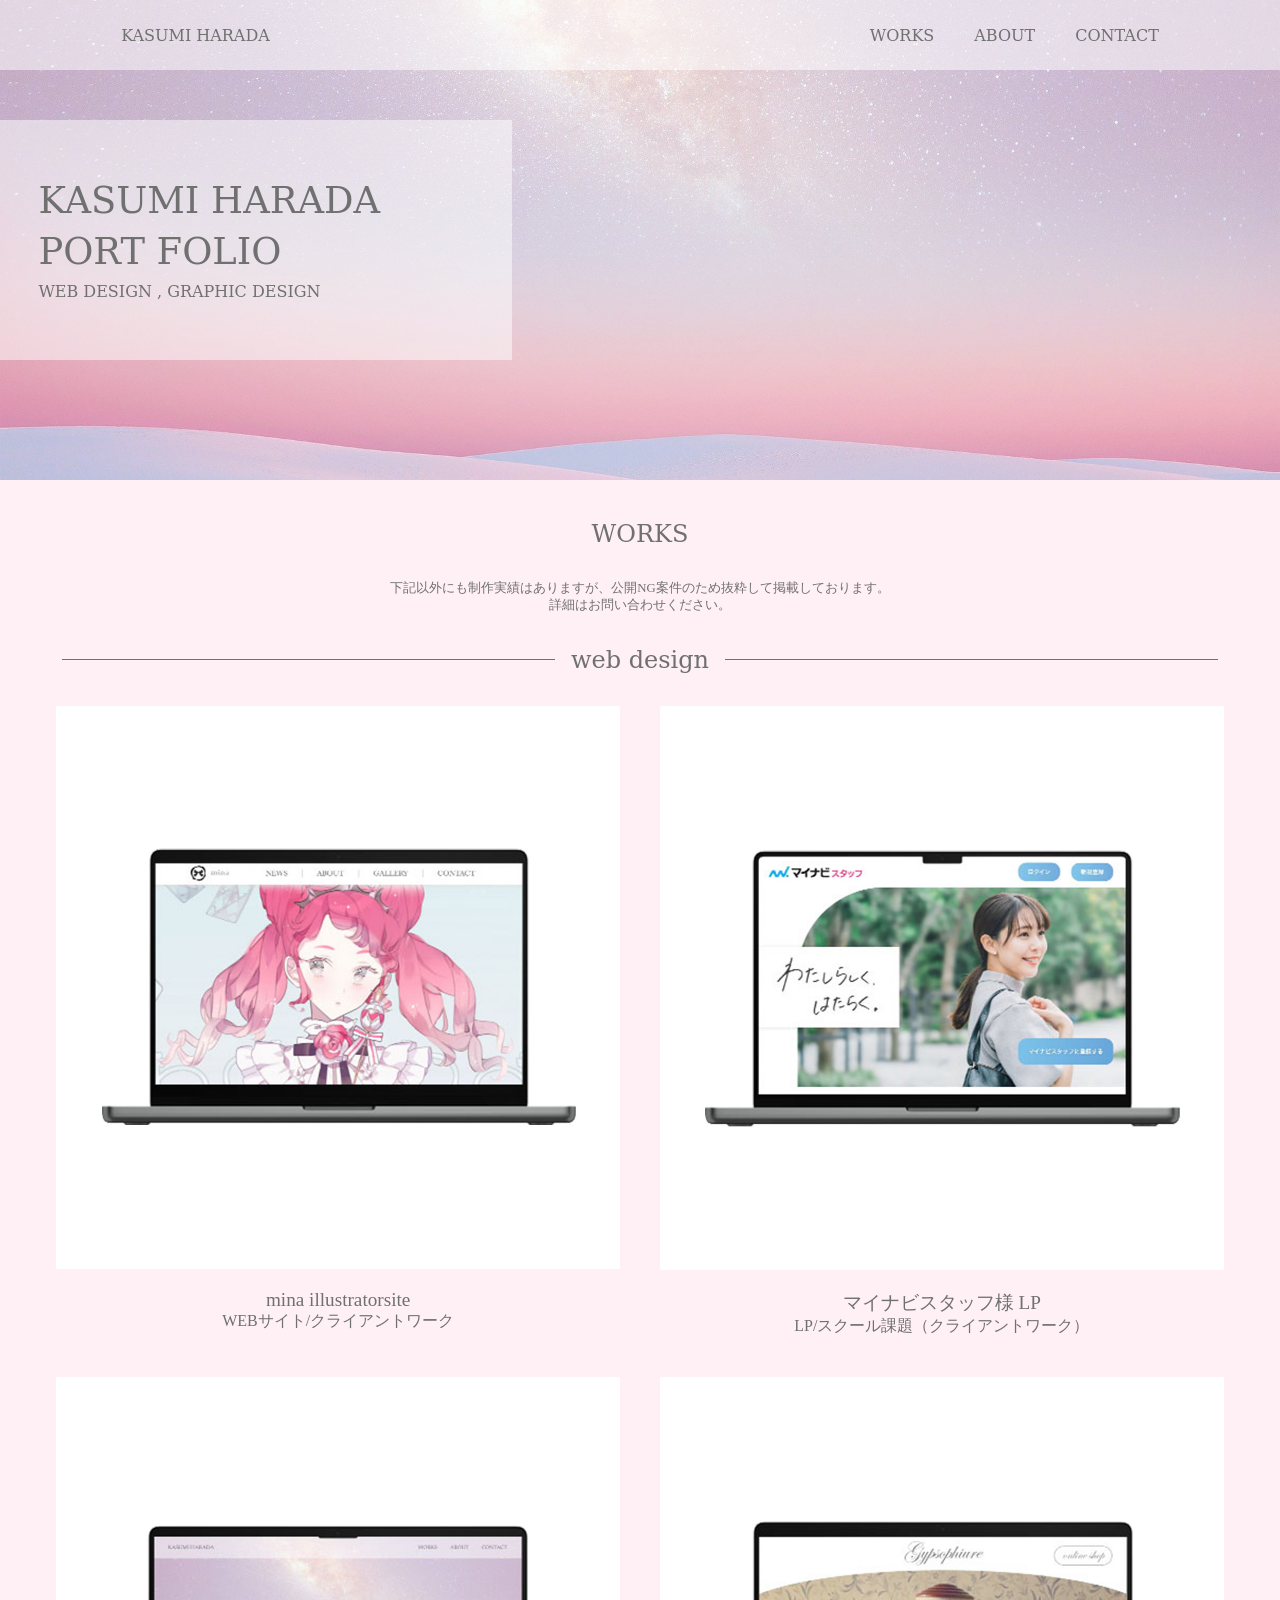
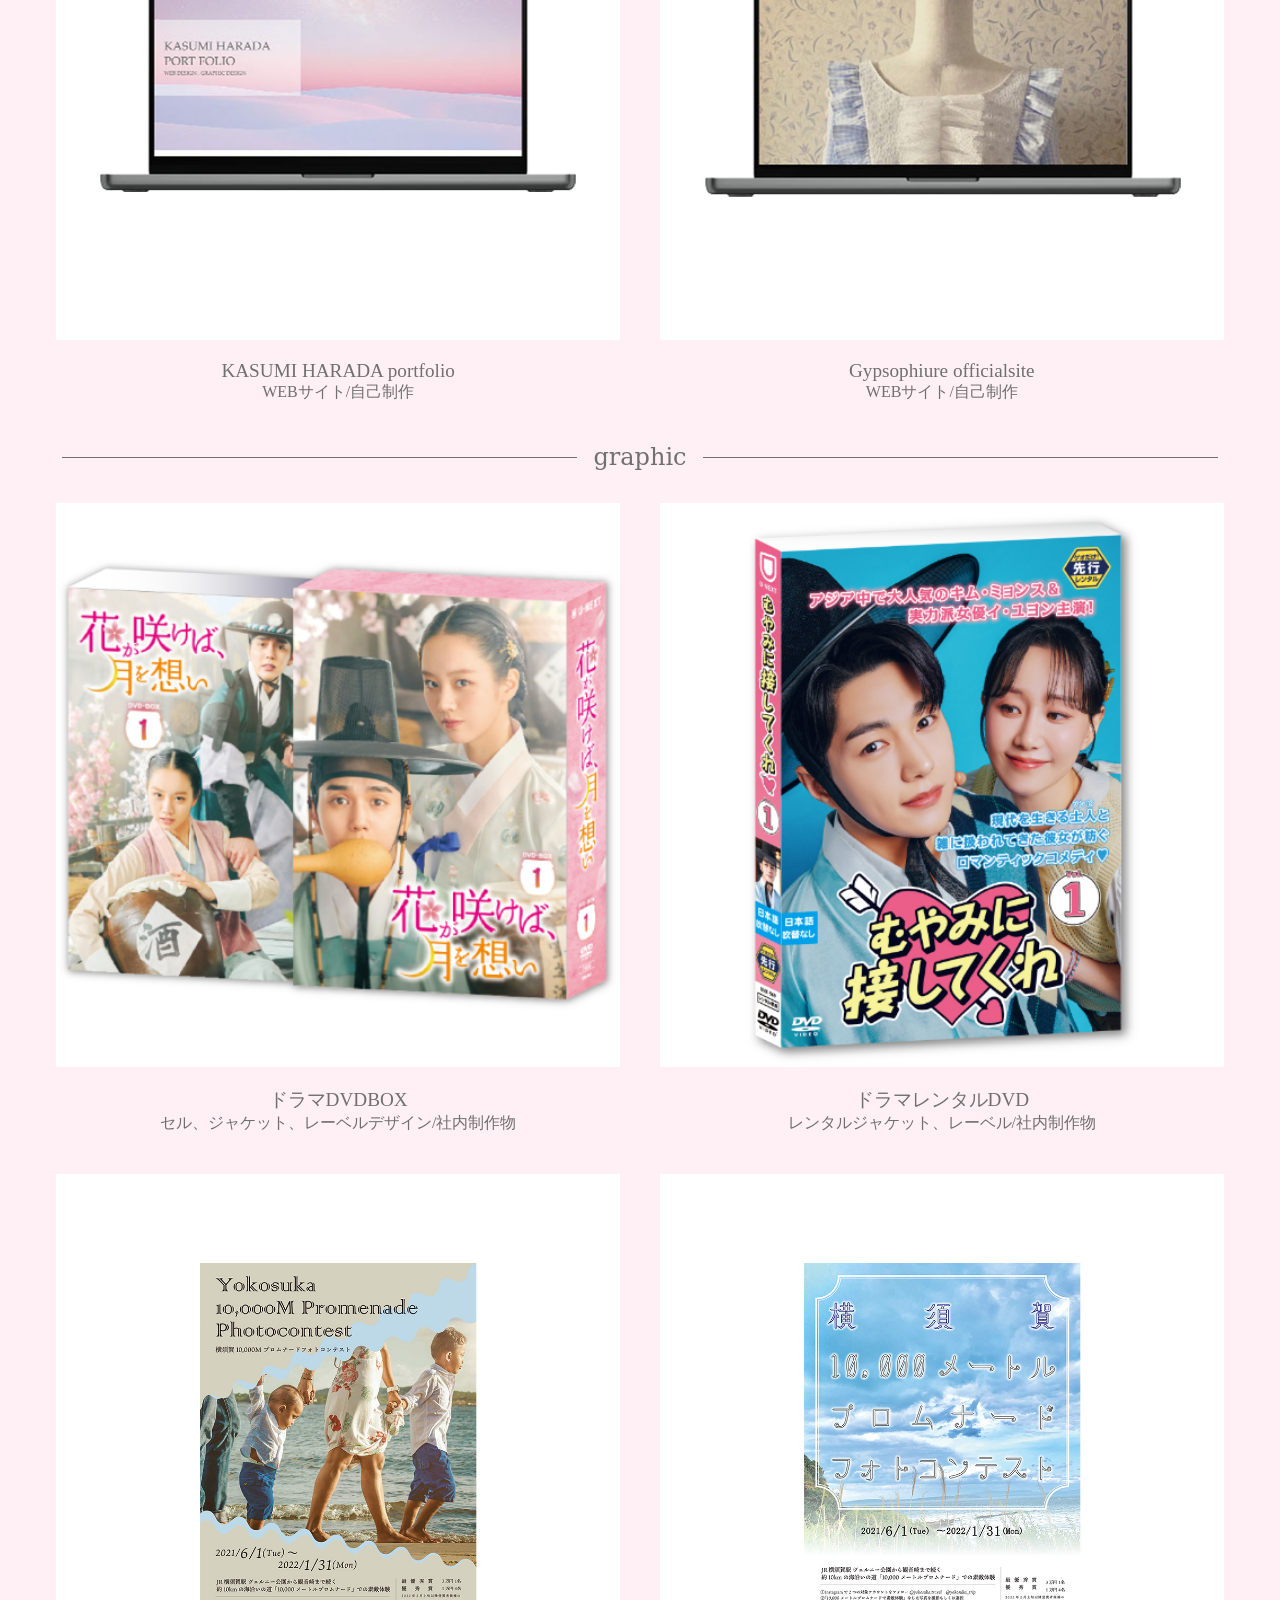
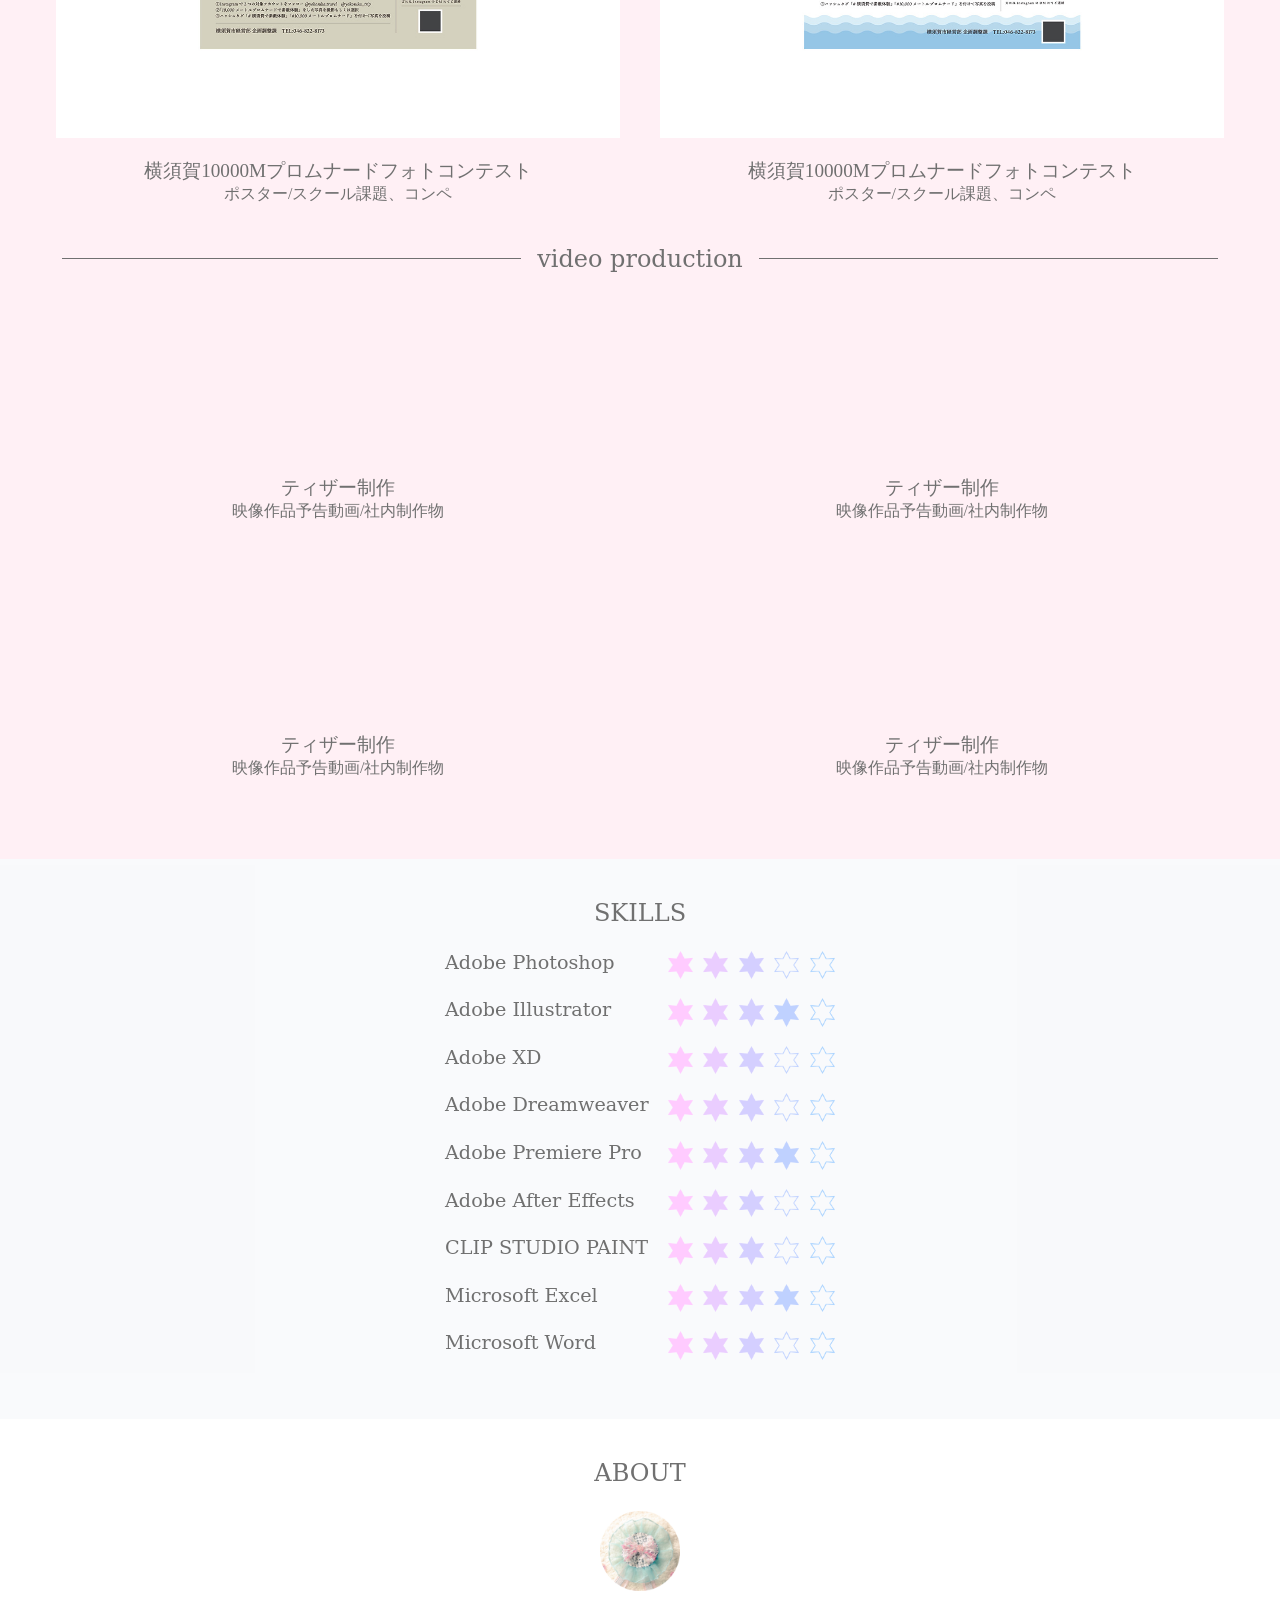
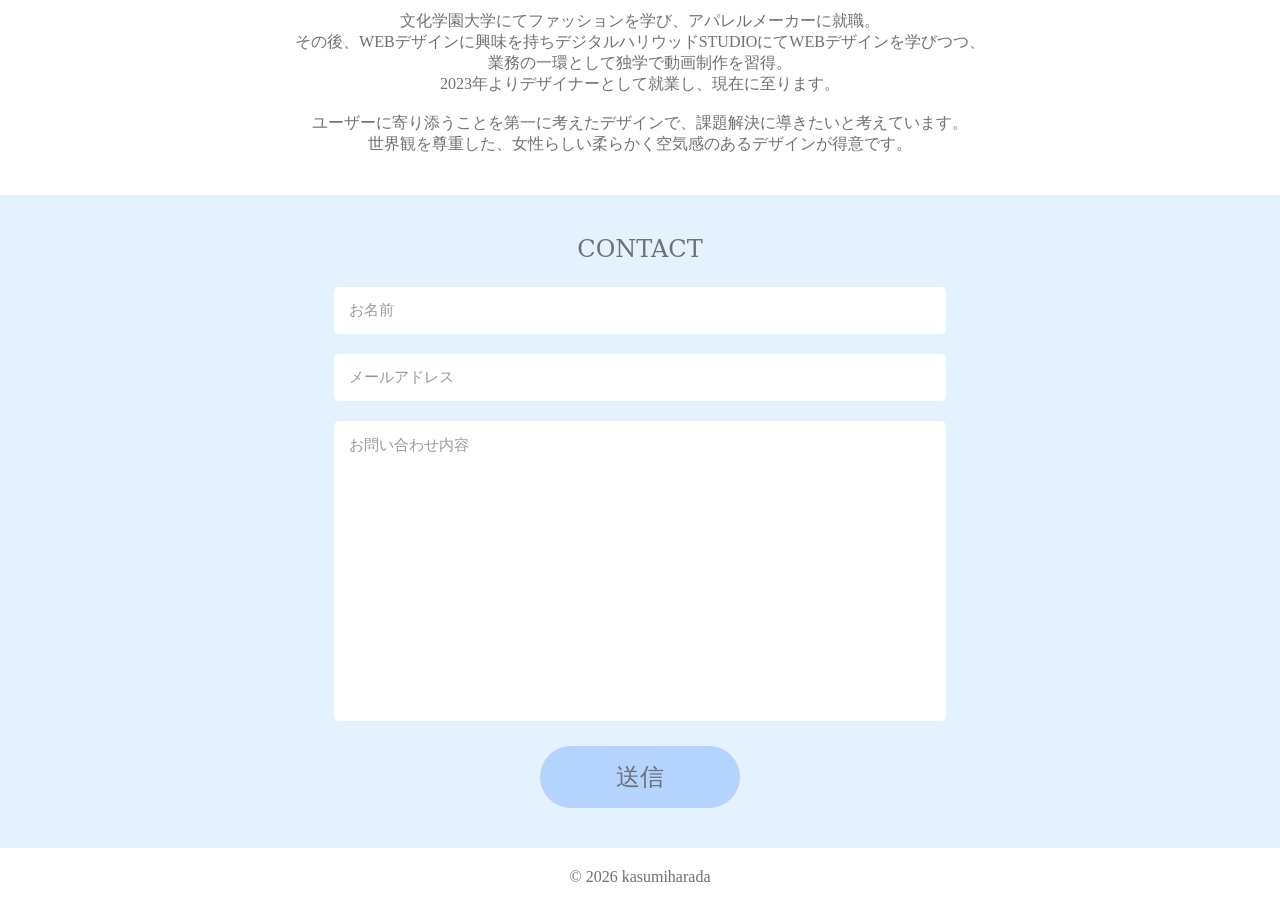
==== index.html @ a5aaa8ee "Add portfolio files" ====
<!doctype html>
<html>
<head>
<meta charset="UTF-8">
<title>KASUMI PORTFOLIO</title>
<link rel="stylesheet" href="assets/css/reset.css">
<link rel="stylesheet" href="assets/css/style.css">
<meta name="viewport" content="width=device-width, initial-scale=1.0">
</head>
<body>
  <!-- 共通ヘッダー読み込み -->
<div id="header"></div>
<script>
fetch('header.html')
  .then(response => response.text())
  .then(html => {
    document.getElementById('header').innerHTML = html;
    // hamburger.jsを読み込む
    const script = document.createElement('script');
    script.src = 'assets/js/hamburger.js';
    document.body.appendChild(script);
  });
</script>
<!--
<header>
  <div class="head_flexbox">
    <div class="head_title"><a href="index.html">KASUMI HARADA</a></div>
    <div class="hamburger">
    <span></span>
    <span></span>
    <span></span>
  </div>
      <div class="nav_box">
        <div class="head_nav"><a href="#works">WORKS</a></div>
        <div class="head_nav"><a href="#about">ABOUT</a></div>
        <div class="head_nav"><a href="#contact">CONTACT</a></div>
      </div>
    </div>
</header>
-->
<div class="fv">
  <div class="title">
    <div class="fv_title"> KASUMI HARADA</div>
    <div class="fv_title">PORT FOLIO</div>
    <div class="fv_minititle">WEB DESIGN , GRAPHIC DESIGN</div>
  </div>
</div>
<div class="maincontents">
  <section class="works">
    <h1 id="works">WORKS</h1>
    <div class="website">
      <p style="text-align: center; font-size: 0.8em; max-width: 80%; margin: 2rem auto;">下記以外にも制作実績はありますが、公開NG案件のため抜粋して掲載しております。<br>詳細はお問い合わせください。</p>
      <h2 class="s_tt">web design</h2>
      <ul class="pc_mock_box">
        <li>
          <div class="pc_mock"><a href="mina_webdesign.html"><img src="assets/img/PC_mockup2.jpg" alt=""></a>
            <h3>mina illustratorsite</h3>
            <p>WEBサイト/クライアントワーク</p>
          </div>
        </li>
        <li>
          <div class="pc_mock"><a href="mynavi_webdesign.html"><img src="assets/img/PC_mockup1.jpg" alt=""></a>
            <h3>マイナビスタッフ様 LP</h3>
            <p>LP/スクール課題（クライアントワーク）</p>
          </div>
        </li>
        <li>
          <div class="pc_mock"><a href="portfolio_webdesign.html"><img src="assets/img/PC_mockup4.jpg" alt=""></a>
            <h3>KASUMI HARADA portfolio</h3>
            <p>WEBサイト/自己制作</p>
          </div>
        </li>
        <li>
          <div class="pc_mock"><a href="gypla_webdesign.html"><img src="assets/img/PC_mockup3.jpg" alt=""></a>
            <h3>Gypsophiure officialsite</h3>
            <p>WEBサイト/自己制作</p>
          </div>
        </li>
      </ul>
    </div>
    <div class="website">
      <h2 class="s_tt">graphic</h2>
      <ul class="pc_mock_box">
        <li>
          <div class="pc_mock"><a href="sell_design.html"><img src="assets/img/Moonshine_BOXJKset.jpg" alt=""></a>
            <h3>ドラマDVDBOX</h3>
            <p>セル、ジャケット、レーベルデザイン/社内制作物</p>
          </div>
        </li>
        <li>
          <div class="pc_mock"><a href="rental_design.html"><img src="assets/img/Dare to Love Me_jacket_JK.jpg" alt=""></a>
            <h3>ドラマレンタルDVD</h3>
            <p>レンタルジャケット、レーベル/社内制作物</p>
          </div>
        </li>
        <li>
          <div class="pc_mock"><img src="assets/img/poster2.jpg" alt="">
            <h3>横須賀10000Mプロムナードフォトコンテスト</h3>
            <p>ポスター/スクール課題、コンペ</p>
          </div>
        </li>
        <li>
          <div class="pc_mock"><img src="assets/img/poster3.jpg" alt="">
            <h3>横須賀10000Mプロムナードフォトコンテスト</h3>
            <p>ポスター/スクール課題、コンペ</p>
          </div>
        </li>
        <!--
        <li>
          <div class="pc_mock"><img src="assets/img/graphic2.jpg" alt="">
            <h3>poping soda</h3>
            <p>パターンデザイン/自己制作</p>
          </div>
        </li>
        <li>
          <div class="pc_mock"><img src="assets/img/graphic1.jpg" alt="">
            <h3>fleeting soda</h3>
            <p>ロゴデザイン/自己制作</p>
          </div>
        </li>
        -->
      </ul>
    </div>
     <div class="website">
      <h2 class="s_tt">video production</h2>
      <ul class="pc_mock_box">
        <li>
          <div class="pc_mock"><iframe src="https://www.youtube.com/embed/lb1JhVefAzA" title="子供ができました" frameborder="0" allowfullscreen></iframe>
            <h3>ティザー制作</h3>
            <p>映像作品予告動画/社内制作物</p>
          </div>
        </li>
       <li>
          <div class="pc_mock"><iframe src="https://www.youtube.com/embed/pwlCaCOU1mE?si=g_0O7bih_4npnkdC" title="宇宙をあげる" frameborder="0" allowfullscreen></iframe>
            <h3>ティザー制作</h3>
            <p>映像作品予告動画/社内制作物</p>
          </div>
        </li>
        <li>
          <div class="pc_mock"><iframe src="https://www.youtube.com/embed/weoUQcinLg8?si=6MXLeImaCNDc7qhQ" title="次の人生はないから" frameborder="0" allowfullscreen></iframe>
            <h3>ティザー制作</h3>
            <p>映像作品予告動画/社内制作物</p>
          </div>
        </li>
          <li>
          <div class="pc_mock"><iframe src="https://www.youtube.com/embed/yyzoU8BXbhM?si=R7YCjF8lHjdDaGiL" title="かけがえのない私のスター" frameborder="0" allowfullscreen></iframe>
            <h3>ティザー制作</h3>
            <p>映像作品予告動画/社内制作物</p>
          </div>
        </li>
      </ul>
    </div>
  </section>
  <section class="skills">
    <h1>SKILLS</h1>
    <div class="software">
      <ul>
        <li></li>
        <li>
          <div class="skills_box">
            <div class="soft_box">
              <p>Adobe Photoshop</p>
            </div>
            <div class="star_box">
              <div class="star"><img src="assets/img/1x/star1.png" alt=""></div>
              <div class="star"><img src="assets/img/1x/star2.png" alt=""></div>
              <div class="star"><img src="assets/img/1x/star3.png" alt=""> </div>
              <div class="star"><img src="assets/img/1x/star4-line.png" alt=""> </div>
              <div class="star"><img src="assets/img/1x/star5-line.png" alt=""> </div>
            </div>
          </div>
        </li>
        <li>
          <div class="skills_box">
            <div class="soft_box">
              <p>Adobe Illustrator</p>
            </div>
            <div class="star_box">
              <div class="star"><img src="assets/img/1x/star1.png" alt=""></div>
              <div class="star"><img src="assets/img/1x/star2.png" alt=""></div>
              <div class="star"><img src="assets/img/1x/star3.png" alt=""> </div>
              <div class="star"><img src="assets/img/1x/star4.png" alt=""> </div>
              <div class="star"><img src="assets/img/1x/star5-line.png" alt=""> </div>
            </div>
          </div>
        </li>
        <li>
          <div class="skills_box">
            <div class="soft_box">
              <p>Adobe XD</p>
            </div>
            <div class="star_box">
              <div class="star"><img src="assets/img/1x/star1.png" alt=""></div>
              <div class="star"><img src="assets/img/1x/star2.png" alt=""></div>
              <div class="star"><img src="assets/img/1x/star3.png" alt=""> </div>
              <div class="star"><img src="assets/img/1x/star4-line.png" alt=""> </div>
              <div class="star"><img src="assets/img/1x/star5-line.png" alt=""> </div>
            </div>
          </div>
        </li>
        <li>
          <div class="skills_box">
            <div class="soft_box">
              <p>Adobe Dreamweaver</p>
            </div>
            <div class="star_box">
              <div class="star"><img src="assets/img/1x/star1.png" alt=""></div>
              <div class="star"><img src="assets/img/1x/star2.png" alt=""></div>
              <div class="star"><img src="assets/img/1x/star3.png" alt=""> </div>
              <div class="star"><img src="assets/img/1x/star4-line.png" alt=""> </div>
              <div class="star"><img src="assets/img/1x/star5-line.png" alt=""> </div>
            </div>
          </div>
        </li>
        <li>
          <div class="skills_box">
            <div class="soft_box">
              <p>Adobe Premiere Pro</p>
            </div>
            <div class="star_box">
              <div class="star"><img src="assets/img/1x/star1.png" alt=""></div>
              <div class="star"><img src="assets/img/1x/star2.png" alt=""></div>
              <div class="star"><img src="assets/img/1x/star3.png" alt=""> </div>
              <div class="star"><img src="assets/img/1x/star4.png" alt=""> </div>
              <div class="star"><img src="assets/img/1x/star5-line.png" alt=""> </div>
            </div>
          </div>
        </li>
          <li>
          <div class="skills_box">
            <div class="soft_box">
              <p>Adobe After Effects</p>
            </div>
            <div class="star_box">
              <div class="star"><img src="assets/img/1x/star1.png" alt=""></div>
              <div class="star"><img src="assets/img/1x/star2.png" alt=""></div>
              <div class="star"><img src="assets/img/1x/star3.png" alt=""> </div>
              <div class="star"><img src="assets/img/1x/star4-line.png" alt=""> </div>
              <div class="star"><img src="assets/img/1x/star5-line.png" alt=""> </div>
            </div>
          </div>
        </li>
        <li>
          <div class="skills_box">
            <div class="soft_box">
              <p>CLIP STUDIO PAINT</p>
            </div>
            <div class="star_box">
              <div class="star"><img src="assets/img/1x/star1.png" alt=""></div>
              <div class="star"><img src="assets/img/1x/star2.png" alt=""></div>
              <div class="star"><img src="assets/img/1x/star3.png" alt=""> </div>
              <div class="star"><img src="assets/img/1x/star4-line.png" alt=""> </div>
              <div class="star"><img src="assets/img/1x/star5-line.png" alt=""> </div>
            </div>
          </div>
        </li>
        <li>
          <div class="skills_box">
            <div class="soft_box">
              <p>Microsoft Excel</p>
            </div>
            <div class="star_box">
              <div class="star"><img src="assets/img/1x/star1.png" alt=""></div>
              <div class="star"><img src="assets/img/1x/star2.png" alt=""></div>
              <div class="star"><img src="assets/img/1x/star3.png" alt=""> </div>
              <div class="star"><img src="assets/img/1x/star4.png" alt=""> </div>
              <div class="star"><img src="assets/img/1x/star5-line.png" alt=""> </div>
            </div>
          </div>
        </li>
        <li>
          <div class="skills_box">
            <div class="soft_box">
              <p>Microsoft Word</p>
            </div>
            <div class="star_box">
              <div class="star"><img src="assets/img/1x/star1.png" alt=""></div>
              <div class="star"><img src="assets/img/1x/star2.png" alt=""></div>
              <div class="star"><img src="assets/img/1x/star3.png" alt=""> </div>
              <div class="star"><img src="assets/img/1x/star4-line.png" alt=""> </div>
              <div class="star"><img src="assets/img/1x/star5-line.png" alt=""> </div>
            </div>
          </div>
        </li>
      </ul>
    </div>
  </section>
  <section class="about">
    <h1 id="about">ABOUT</h1>
    <div class="icon"><img src="assets/img/icon1.png" alt=""></div>
    <div class="caption">
      <p>文化学園大学にてファッションを学び、アパレルメーカーに就職。<br>
        その後、WEBデザインに興味を持ちデジタルハリウッドSTUDIOにてWEBデザインを学びつつ、<br>業務の一環として独学で動画制作を習得。<br>
        2023年よりデザイナーとして就業し、現在に至ります。<br>
        <br>
        ユーザーに寄り添うことを第一に考えたデザインで、課題解決に導きたいと考えています。<br>
        世界観を尊重した、女性らしい柔らかく空気感のあるデザインが得意です。</p>
    </div>
  </section>
  <section class="contact">
    <h1 id="contact">CONTACT</h1>
    <div class="contact_form">
      <form action="https://docs.google.com/forms/u/0/d/e/1FAIpQLSf823qTNDeGBrYqPaufrehDONJWTc4sY9FcMf0raoJVBwI__w/formResponse" method="post">
        <input type="text" name="entry.783852847" placeholder="お名前">
        <input type="email" name="entry.1388704559" placeholder="メールアドレス">
        <div class="textarea">
          <textarea id="comment" name="entry.94161052" placeholder="お問い合わせ内容"></textarea>
        </div>
        <!--
        <div class="">
          <input id="check" type="checkbox" name="" value="check">
          <label class="check" for="check">プライバシーポリシーに同意する</label>
        </div>-->
        <div>
          <button class="btn" type="button" onclick="submit();">送信</button>
        </div>
      </form>
    </div>
  </section>
</div>
<footer><small>© 2026 kasumiharada</small></footer>
<!--
<script>
const hamburger = document.querySelector('.hamburger');
const navBox = document.querySelector('.nav_box');

// ハンバーガークリックで開閉
hamburger.addEventListener('click', () => {
  navBox.classList.toggle('active');
});

// ナビリンクをクリックしたらメニュー閉じる & スムーズスクロール
document.querySelectorAll('.nav_box a[href^="#"]').forEach(link => {
  link.addEventListener('click', e => {
    e.preventDefault(); // デフォルトジャンプを止める

    const targetId = link.getAttribute('href').slice(1);
    const target = document.getElementById(targetId);

    // ハンバーガーメニューを閉じる
    navBox.classList.remove('active');

    // スムーズスクロール
    target.scrollIntoView({ behavior: 'smooth', block: 'start' });
  });
});
</script>-->
</body>
</html>
---- assets/css/style.css ----
@charset "UTF-8";
/* CSS Document */
ul,li{
  margin:0;
  padding:0;
  list-style:none;
}

header {
  position: fixed;
  background-color: rgba(255, 255, 255, 0.5);
  font-family: "Palatino Linotype", "Book Antiqua", Palatino, "serif";
  top: 0;
  left: 0;
  width: 100%;
}
.hamburger{
  display:none;
  width:30px;
  cursor:pointer;
  margin-left:auto;
}
.hamburger span{
  display:block;
  height:3px;
  background:#707070;
  margin:6px 0;
}
.works {
  padding: 2.5em 2%;
  background-color: lavenderblush;
}
.skills {
  padding: 2.5em 2%;
  background-color: rgba(190, 200, 220, 0.1);
}
.about {
  padding: 2.5em 2%;
}
.contact {
  padding: 2.5em 2%;
  background-color: rgba(211, 232, 255, 0.6);
}
h1 {
  font-family: "Palatino Linotype", "Book Antiqua", Palatino, "serif";
  font-size: 1.5rem;
  font-weight: 200;
  text-align: center;
  color: #707070;
  margin-bottom: 1.5rem;
}
p {
  color: #707070;
}
/*.maincontents {
  padding: 0 2%;
}*/
	.head_flexbox {
  display: flex;
  justify-content: space-between;
  align-items: center;
  max-width: 1140px;
  height: 70px;
  margin: 0 auto;
  padding: 0 4%;
}
	.nav_box {
  display: flex;
  margin-left: 10px;
  color: #707070;
}
.head_nav {
  margin-left: 40px;
}
.head_title {
  font-family: "Palatino Linotype", "Book Antiqua", Palatino, "serif";
  color: #707070;
}
.fv {
  background-image: url("../img/sand-4726119_1920.jpg");
  background-position: center;
  background-repeat: no-repeat;
  background-size: cover;
  width: 100%;
  height: auto;
  padding: 120px 0;
  display:flex;
  align-items:center;
  
}
.fv_title {
  font-family: "Palatino Linotype", "Book Antiqua", Palatino, "serif";
  color: #707070;
  margin: 2% 0;
  font-size: 2.3em;
}
.title {
  background-color: rgba(255, 255, 255, 0.5);
  width: 40%;
  padding: 50px 3%;
  display: inline-block;
  margin-top: 0;
}
.fv_minititle {
  font-family: "Palatino Linotype", "Book Antiqua", Palatino, "serif";
  color: #707070;
  margin: 2% 0;
  font-size: 1em;
}
.website {
  margin-bottom: 40px;
}
.spacer {
  width: 100%;
}
.s_tt {
  display: flex;
  align-items: center;
  font-family: "Palatino Linotype", "Book Antiqua", Palatino, "serif";
  text-align: center;
  font-size: 1.5em;
  width: 94%;
  margin: 2rem auto;
  color: #707070;
}
.s_tt:before, .s_tt:after {
  content: "";
  flex-grow: 1;
  height: 1px;
  border-top: 1px solid #707070;
  display: block;
}
.s_tt:before {
  margin-right: 1rem;
}
.s_tt:after {
  margin-left: 1rem;
}
.pc_mock_box {
  /*display: flex;
  flex-wrap: wrap;
  justify-content: center;
  gap: 30px;
  margin: 0 auto 20px;
  width: 95%;*/
  display: grid;
  grid-template-columns: repeat(2, 1fr);
  gap: 40px;
  width: 95%;
  margin: 0 auto 20px;
}


/* 変更前
.pc_mock {
  margin: 0 1% 5%;
  object-fit: cover;
  width: 20em;
}
.pc_mock img {
  width: 20em;
  height: 20em;
  box-shadow: 5px 5px 7px -5px #ece6ea;
}
  */
.pc_mock {
  /*
  width: calc(50% - 30px);
  max-width: 320px;
  margin-bottom: 30px;*/
  width: 100%;
  text-align: center;
}
.pc_mock img {
  width: 100%;
  height: auto;
}

.pc_mock h3 {
  font-family: "Hiragino Sans", "Hiragino Kaku Gothic ProN", Meiryo, "sans-serif";
  font-size: 1.2rem;
  color: #707070;
  text-align: center;
  margin-top: 1rem;
}
.pc_mock p {
  text-align: center;
}
.pc1 {
  width: 20em;
  height: 20em;
  background-image: url("../img/PC_mockup2.jpg");
  background-position: center;
  background-repeat: no-repeat;
  background-size: cover;
}
.software {
  max-width: 390px;
  margin: 0 auto;
}
.software ul {
  padding: 0;
}
.star {
  margin-right: 0.5%;
}
.star img {
  width: 25px;
  margin: 0px 0 15px 10px;
}
.star_box {
  width: 50%;
  display: flex;
}
.skills_box {
  display: flex;
  justify-content: left;
}
.soft_box {
  width: 60%;
}
.soft_box p {
  margin: 0;
}
.skills_box p {
  font-family: "Palatino Linotype", "Book Antiqua", Palatino, "serif";
  font-size: 1.2em;
}
.icon img {
  display: block;
  width: 80px;
  margin: 0 auto 20px;
}
.caption {
  font-family: "Hiragino Sans", "Hiragino Kaku Gothic ProN", Meiryo, "sans-serif";
  font-size: 1em;
  margin: 0 auto;
  width: 80%;
  text-align: center;
}
.contact_form {
  margin: 0 auto;
  text-align: center;
}
form {
  max-width: 680px;
  width: calc(100% - 10px);
  margin: 0 auto;
  font-size: 20px;
}
input[type="text"], input[type="email"] {
  background-color: #FFF;
  border-radius: 5px;
  padding: 15px;
  font-size: 15px;
  margin: 0 0 20px;
  width: 90%;
  text-align: left;
  color: #999999;
}
textarea {
  text-align: left;
  background-color: #FFF;
  font-size: 15px;
  width: 90%;
  border-radius: 5px;
  padding: 15px;
  height: 300px;
  color: #999999;
  margin-bottom: 20px;
}
.btn {
  background-color: #B4D3FF;
  border-radius: 50px;
  cursor: pointer;
  font-size: 1.2em;
  padding: 15px 25px;
  width: 200px;
  margin: 0 auto;
  color: #707070;
}
footer {
  background-color: #fff;
  padding: 20px 0;
  text-align: center;
}
small {
  color: #707070;
  font-weight: 100;
}
.project_title {
  padding: 120px 6% 50px;
  margin: 0 auto;
  background-color: rgba(190, 200, 220, 0.1);
}
.project_title a {
  color: #707070;
}
.project_h1 {
  text-align: center;
  margin: 15px 0;
}
.project_p {
  text-align: center;
  margin-top: 5px;
}
.project_a {
  margin: 0 auto;
  text-align: center;
}
.mockimg_area {
  width: 60%;
  object-fit: cover;
  margin: 0 auto;
}
.feature_area {
  margin: 0 auto;
  background-color: rgba(211, 232, 255, 0.6);
  padding: 2.5em 2%;
}
.feature {
  display: flex;
  justify-content: space-between;
  margin-bottom: 2rem;
  width: 80%;
  margin: 0 auto 2rem;
  color: #707070;
  font-family: "Hiragino Sans", "Hiragino Kaku Gothic ProN", Meiryo, "sans-serif";
}
.f_title {
  width: 25%;
  font-size: 1rem;
  font-weight: 600;
}
.f_caption {
  width: 80%;
  text-align: left;
}
.designimg {
  /* width: 590px; */
  /* height: 1000px; */
  /* overflow-x: visible; */
  /* overflow-y: scroll; */
  /* max-width: 90%; */
  padding: 50px 2%;
  /* margin: 0 auto; */
  background-color: rgba(190, 200, 220, 0.1);
}
.design {
  display: block;
  width: 740px;
  /* height: 1000px; */
  /* overflow-x: visible; */
  /* overflow-y: hidden; */
  text-align: center;
  margin: 0 auto;
  max-width: 100%;
}
@media screen and (max-width: 768px) {
  .head_flexbox {
    flex-direction: column;
    height: auto;
    padding: 10px 4%;
    text-align: center;
  }

  .nav_box {
    flex-direction: column;
    margin-left: 0;
    gap: 10px;
    margin-top: 10px;
    backdrop-filter: blur(5px);
    background-color: rgba(255,255,255,0.9);
  }

  .pc_mock_box {
    display:grid;
    grid-template-columns: 1fr;
    align-items: center;
    gap:40px;
  }

  .pc_mock {
    width: 90%;
    margin-bottom: 30px;
  }

  .pc_mock img {
    width: 100%;
    height: auto;
    display:block;
    margin:0 auto;
  }
.pc_mock iframe{
  width:100%;
  aspect-ratio:16/9;
  border:none;
}

  .title {
    width: 90%;
    margin: 20px auto;
    padding: 20px;
  }

  .fv {
    height: auto;
    padding: 100px 0;
  }

  .icon img {
    width: 30%;
  }

  /*.caption {
    width: 95%;
  }*/

  .skills_box {
    flex-direction: column;
    align-items: flex-start;
  }

  .star_box {
    width: 100%;
    margin-top: 10px;
  }

  form input,

  .btn {
    width: 100%;
  }
}
/* 768px以下：タブレット・スマホ */
@media screen and (max-width: 768px) {
  .hamburger{
  display:block;
}

.nav_box{
  display:none;
  flex-direction:column;
  width:100%;
  text-align:center;
  background:#fff;
}

.nav_box.active{
  display:flex;
}
 /* スキル非表示 */
    .skills{
    display: none;
  }
  .head_title{
    display: none;
  }
   form textarea{
    width: 90%;

   }
 /* ヘッダーの高さとナビ調整 */
 .head_flexbox {
   flex-direction: column;
   height: auto;
   padding: 10px 4%;
 }
 .nav_box {
   margin-left: 0;
   flex-wrap: wrap;
   justify-content: center;
 }
 /* ハンバーガーメニュー用 */
.nav_box {
  position: fixed;
  top: 0;
  right: -100%; /* 最初は非表示 */
  width: 60%;
  height: 100%;
  background-color: rgba(255, 255, 255, 0.5); /* PCと同じ半透明白 */
  backdrop-filter: blur(5px); /* 背景を少しぼかす */
  flex-direction: column;
  align-items: center; /* 横方向は中央 */
  justify-content: flex-start; /* 縦方向を上部寄せに変更 */
  transition: right 0.3s ease;
  z-index: 1000;
}
/* メニューを開いた状態 */
.nav_box.active {
  right: 0;
  width: 40%;
  padding-top: 60px; /* 上部に少し余白を入れたい場合 */
}
 .head_nav {
   margin: 0 auto;
 }

 /* FVテキストボックスを幅いっぱいに */
 .fv .title {
   width: 90%;
   margin-top: 15em;
   padding: 30px 3%;
 }
 .fv_title {
   font-size: 1.5em;
 }
 .fv_minititle {
   font-size: 0.9em;
 }

 /* WORKSカードを1列表示 */
 .pc_mock_box {
   flex-direction: column;
   align-items: center;
 }
 .pc_mock {
   width: 90% !important;
   margin: 10px auto;
 }
 .pc_mock img {
   width: 100% !important;
   height: auto !important;
 }
.about{
  background-color: rgba(190, 200, 220, 0.1);
}
 /* スキル星マーク非表示（スマホでは省略可能） */
 .software {
   display: none;
 }
}

/* 480px以下：スマホ縦向き */
@media screen and (max-width: 480px) {
 .fv .title {
   margin-top: 12em;
   padding: 20px 2%;
 }
 .fv_title {
   font-size: 1.3em;
 }
 .fv_minititle {
   font-size: 0.8em;
 }
 .btn {
   width: 150px;
   padding: 10px 15px;
   font-size: 1em;
 }
}
.nav_box,
.nav_box ul,
.nav_box li {
  margin: 0;
  padding: 0;
}
.nav_inner {
  padding: 20px; /* 内部余白はここで調整 */
  text-align: left;
  width: 100%;
}
#works,#about,#contact {
  scroll-margin-top: 40px;
}
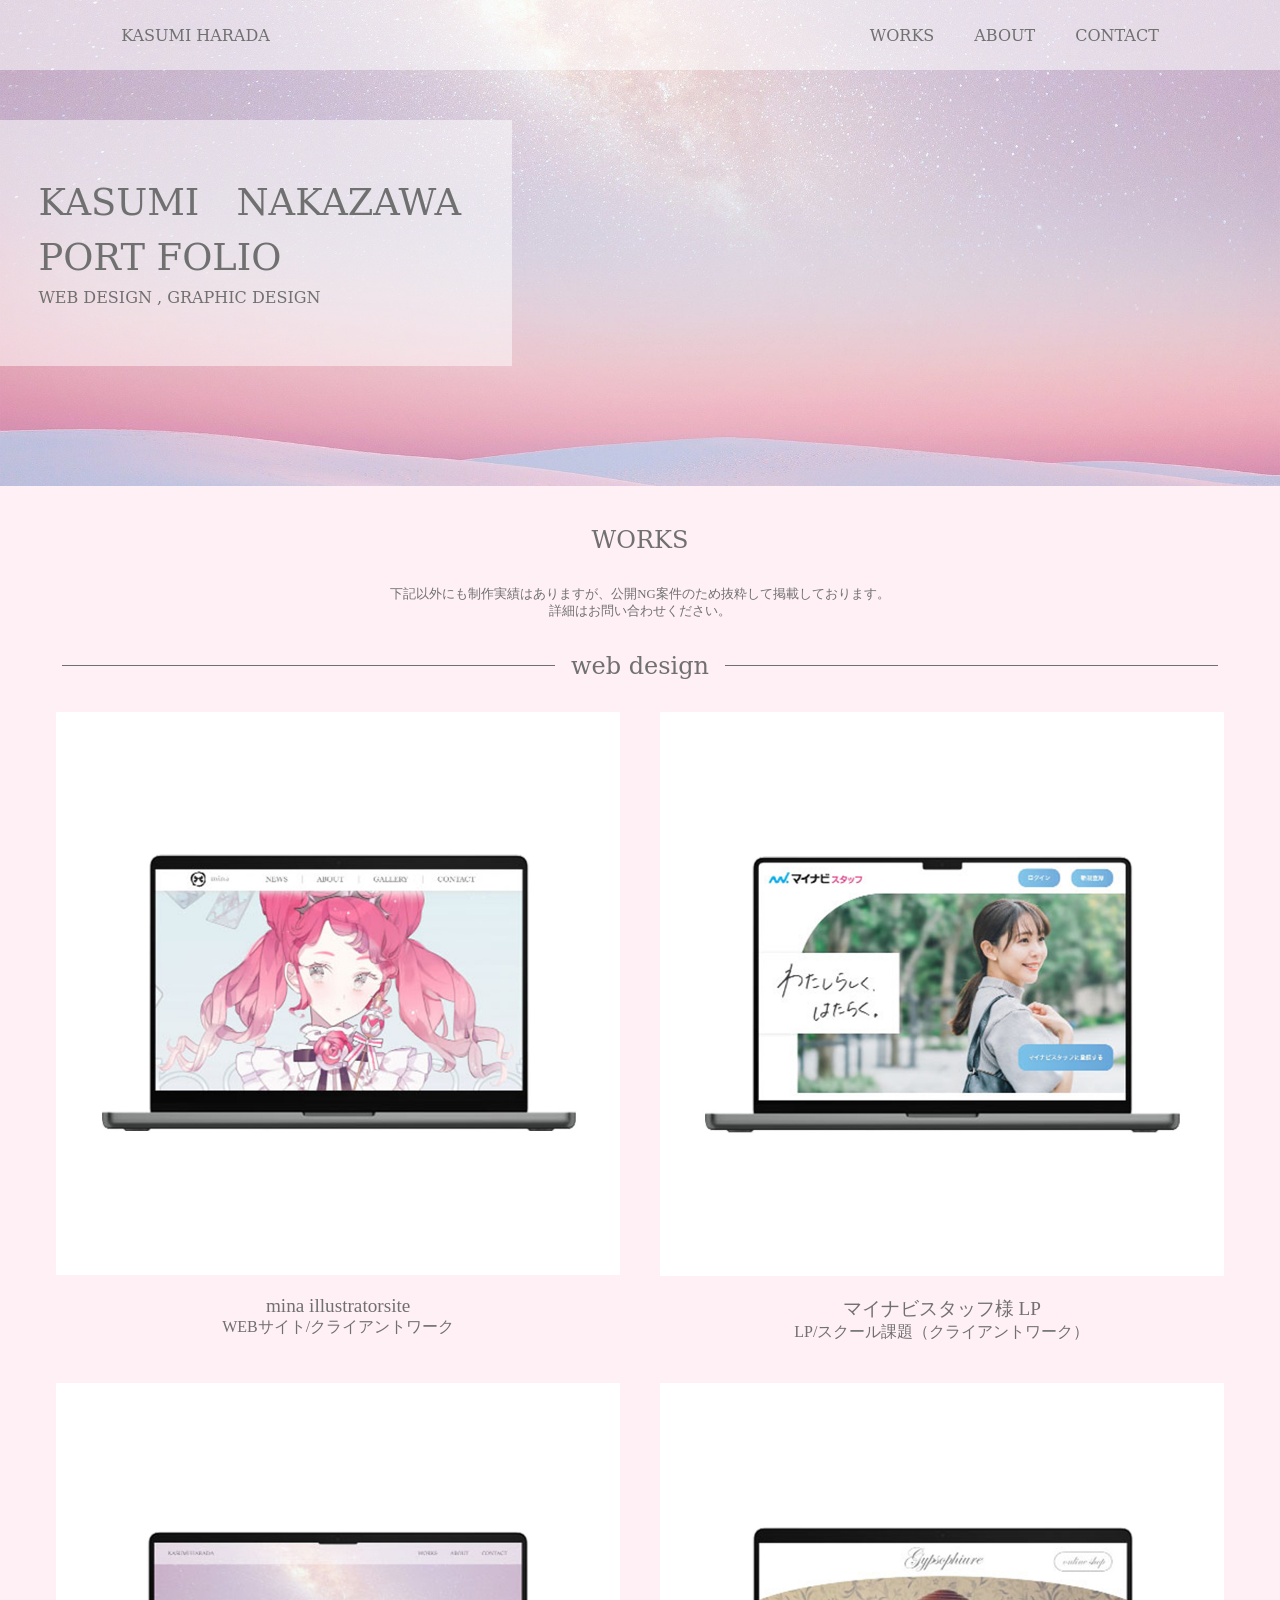
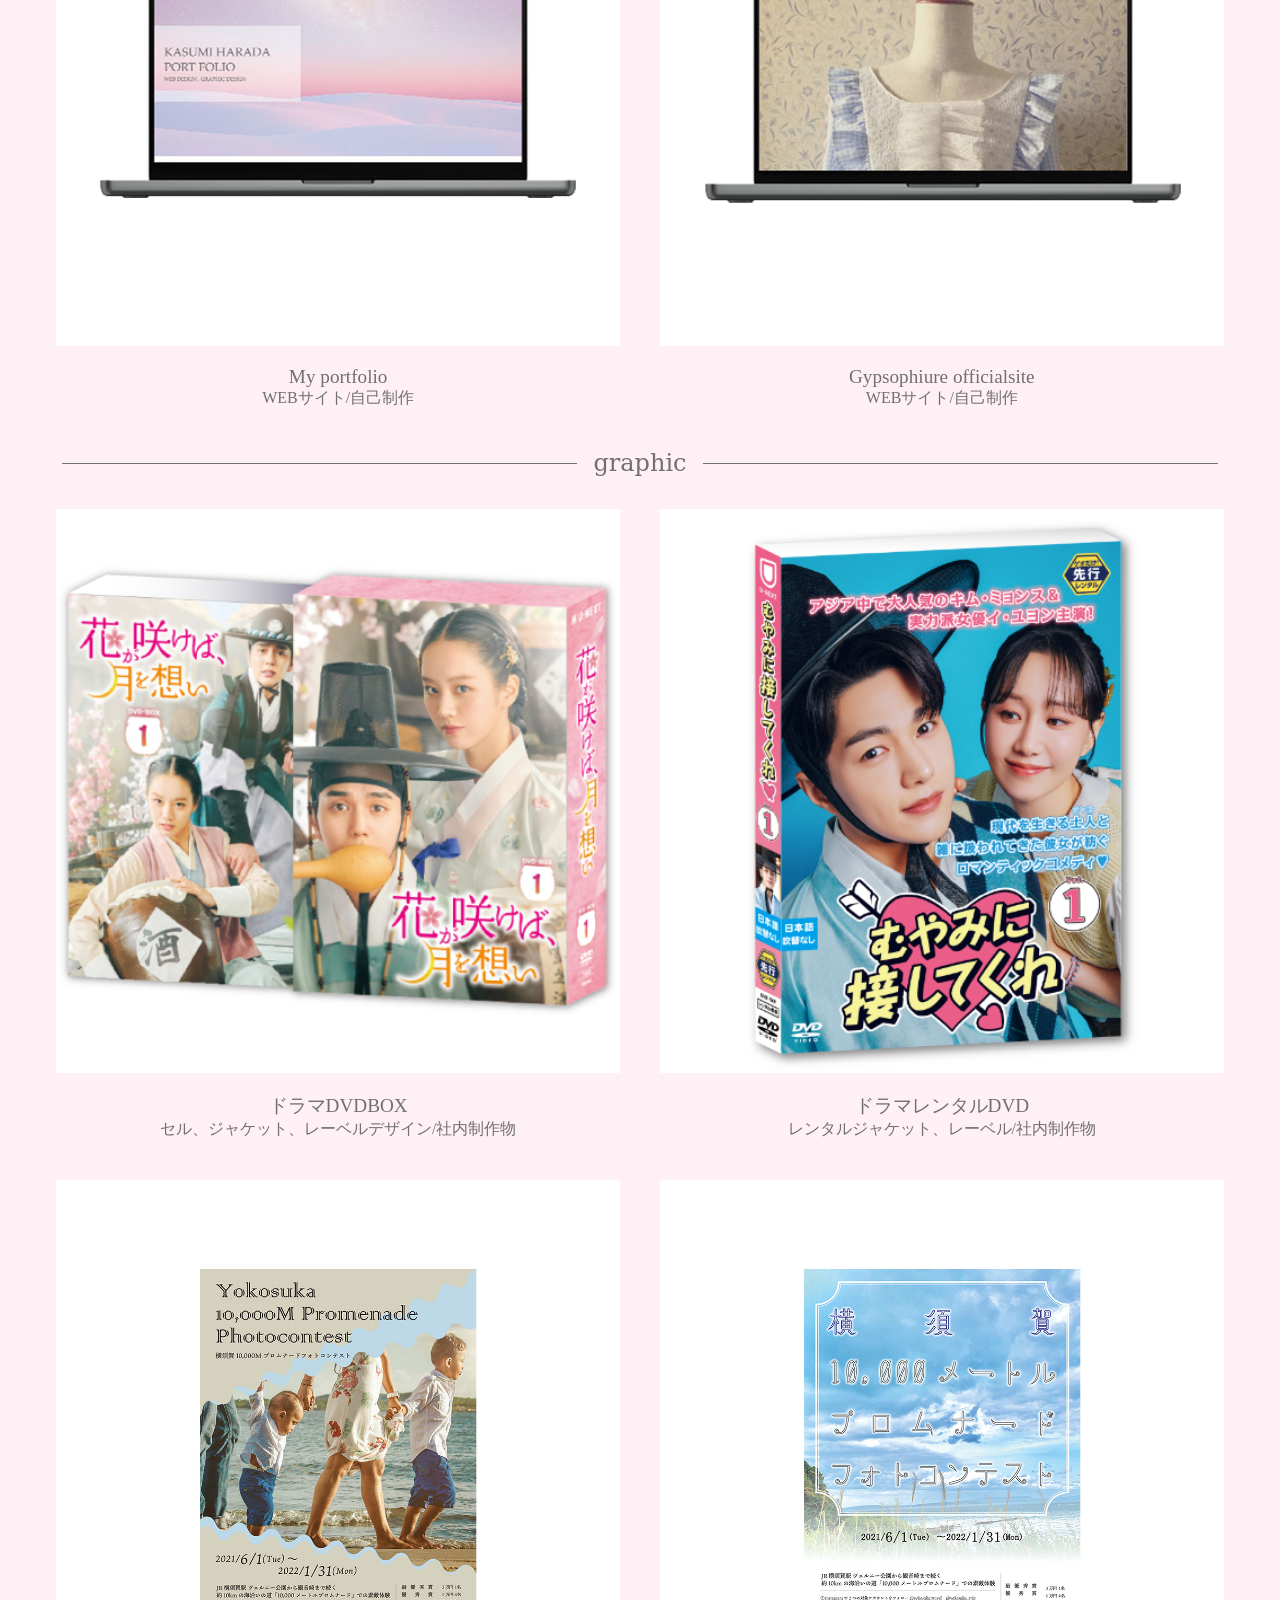
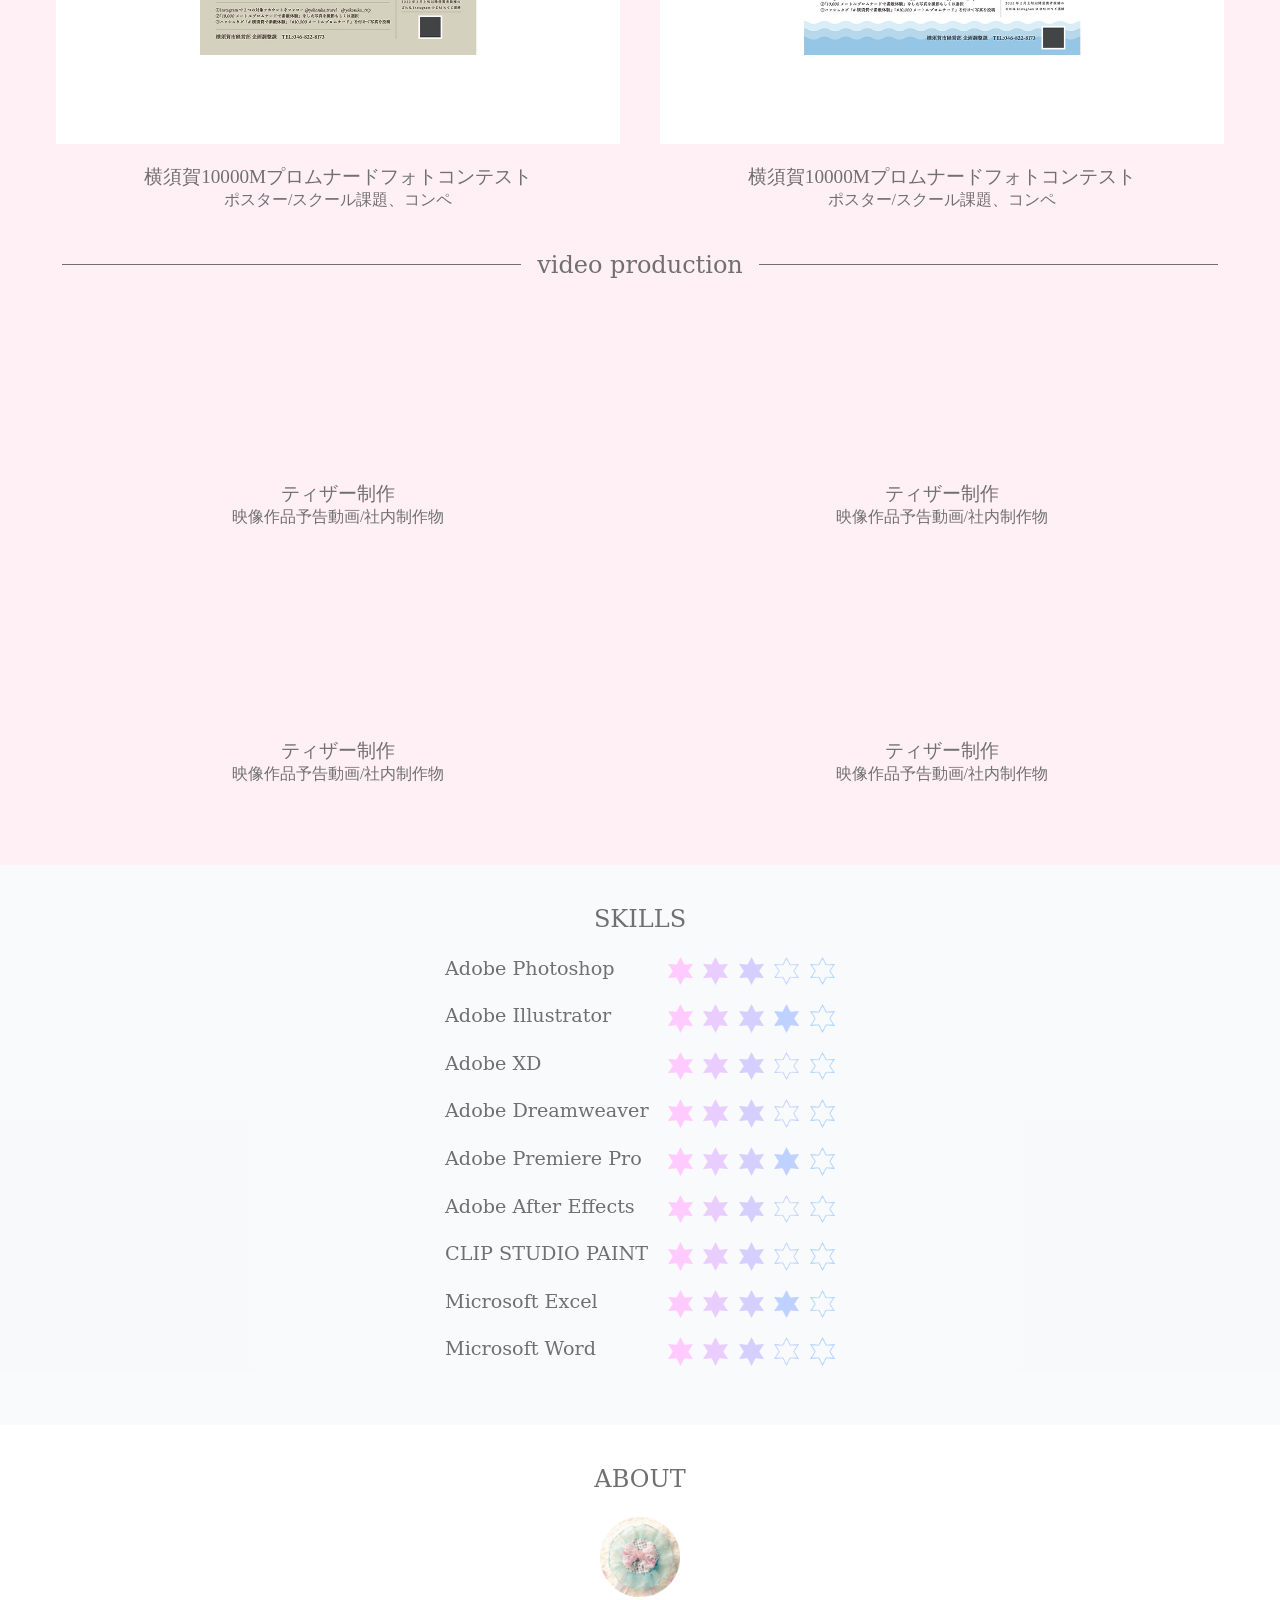
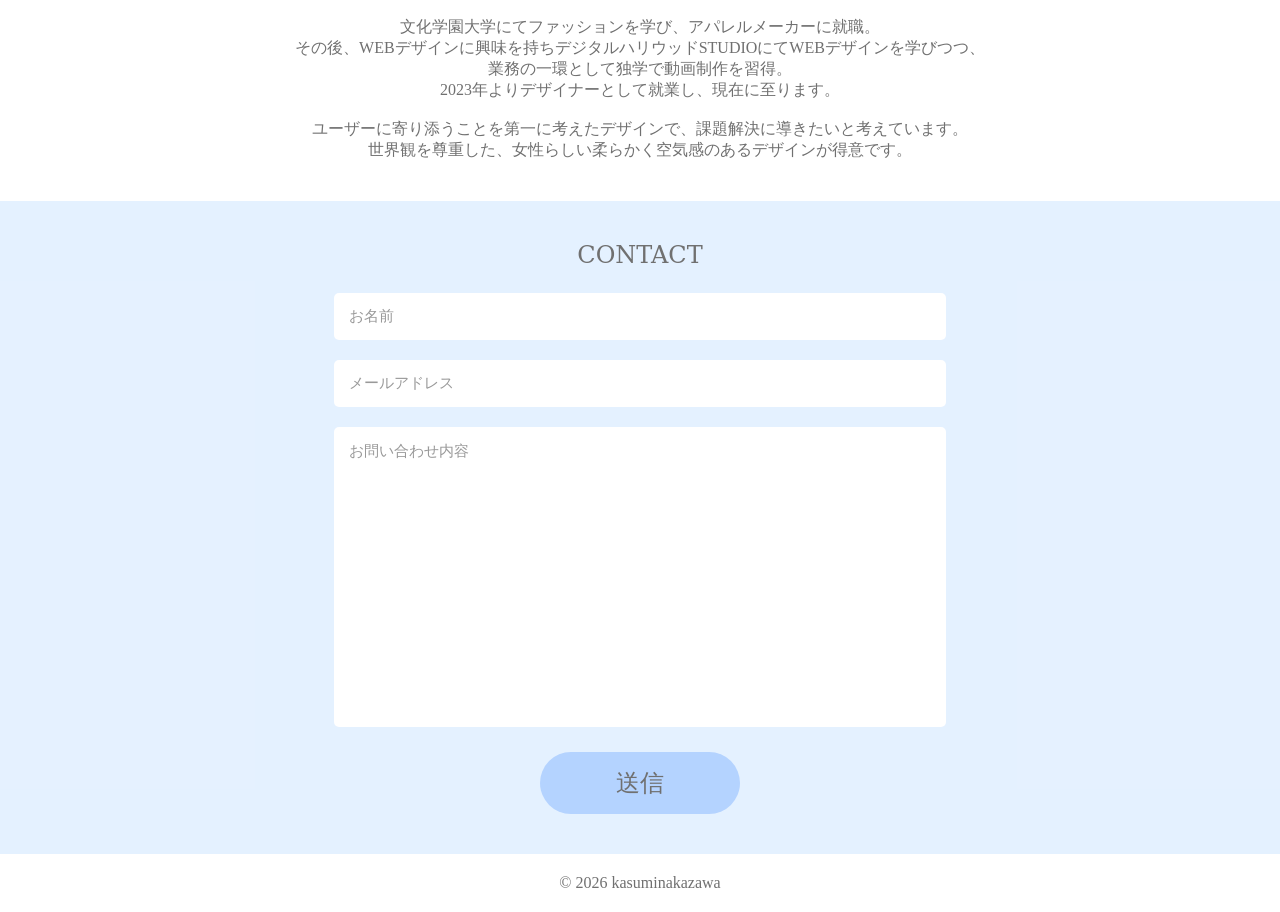
==== commit 2a1d59fd: "サイトの名前変更" ====
--- a/index.html
+++ b/index.html
@@ -2,7 +2,7 @@
 <html>
 <head>
 <meta charset="UTF-8">
-<title>KASUMI PORTFOLIO</title>
+<title>KASUMI　NAKAZAWA PORTFOLIO</title>
 <link rel="stylesheet" href="assets/css/reset.css">
 <link rel="stylesheet" href="assets/css/style.css">
 <meta name="viewport" content="width=device-width, initial-scale=1.0">
@@ -40,7 +40,7 @@
 -->
 <div class="fv">
   <div class="title">
-    <div class="fv_title"> KASUMI HARADA</div>
+    <div class="fv_title">KASUMI　NAKAZAWA</div>
     <div class="fv_title">PORT FOLIO</div>
     <div class="fv_minititle">WEB DESIGN , GRAPHIC DESIGN</div>
   </div>
@@ -66,7 +66,7 @@
         </li>
         <li>
           <div class="pc_mock"><a href="portfolio_webdesign.html"><img src="assets/img/PC_mockup4.jpg" alt=""></a>
-            <h3>KASUMI HARADA portfolio</h3>
+            <h3>My portfolio</h3>
             <p>WEBサイト/自己制作</p>
           </div>
         </li>
@@ -318,7 +318,7 @@
     </div>
   </section>
 </div>
-<footer><small>© 2026 kasumiharada</small></footer>
+<footer><small>© 2026 kasuminakazawa</small></footer>
 <!--
 <script>
 const hamburger = document.querySelector('.hamburger');
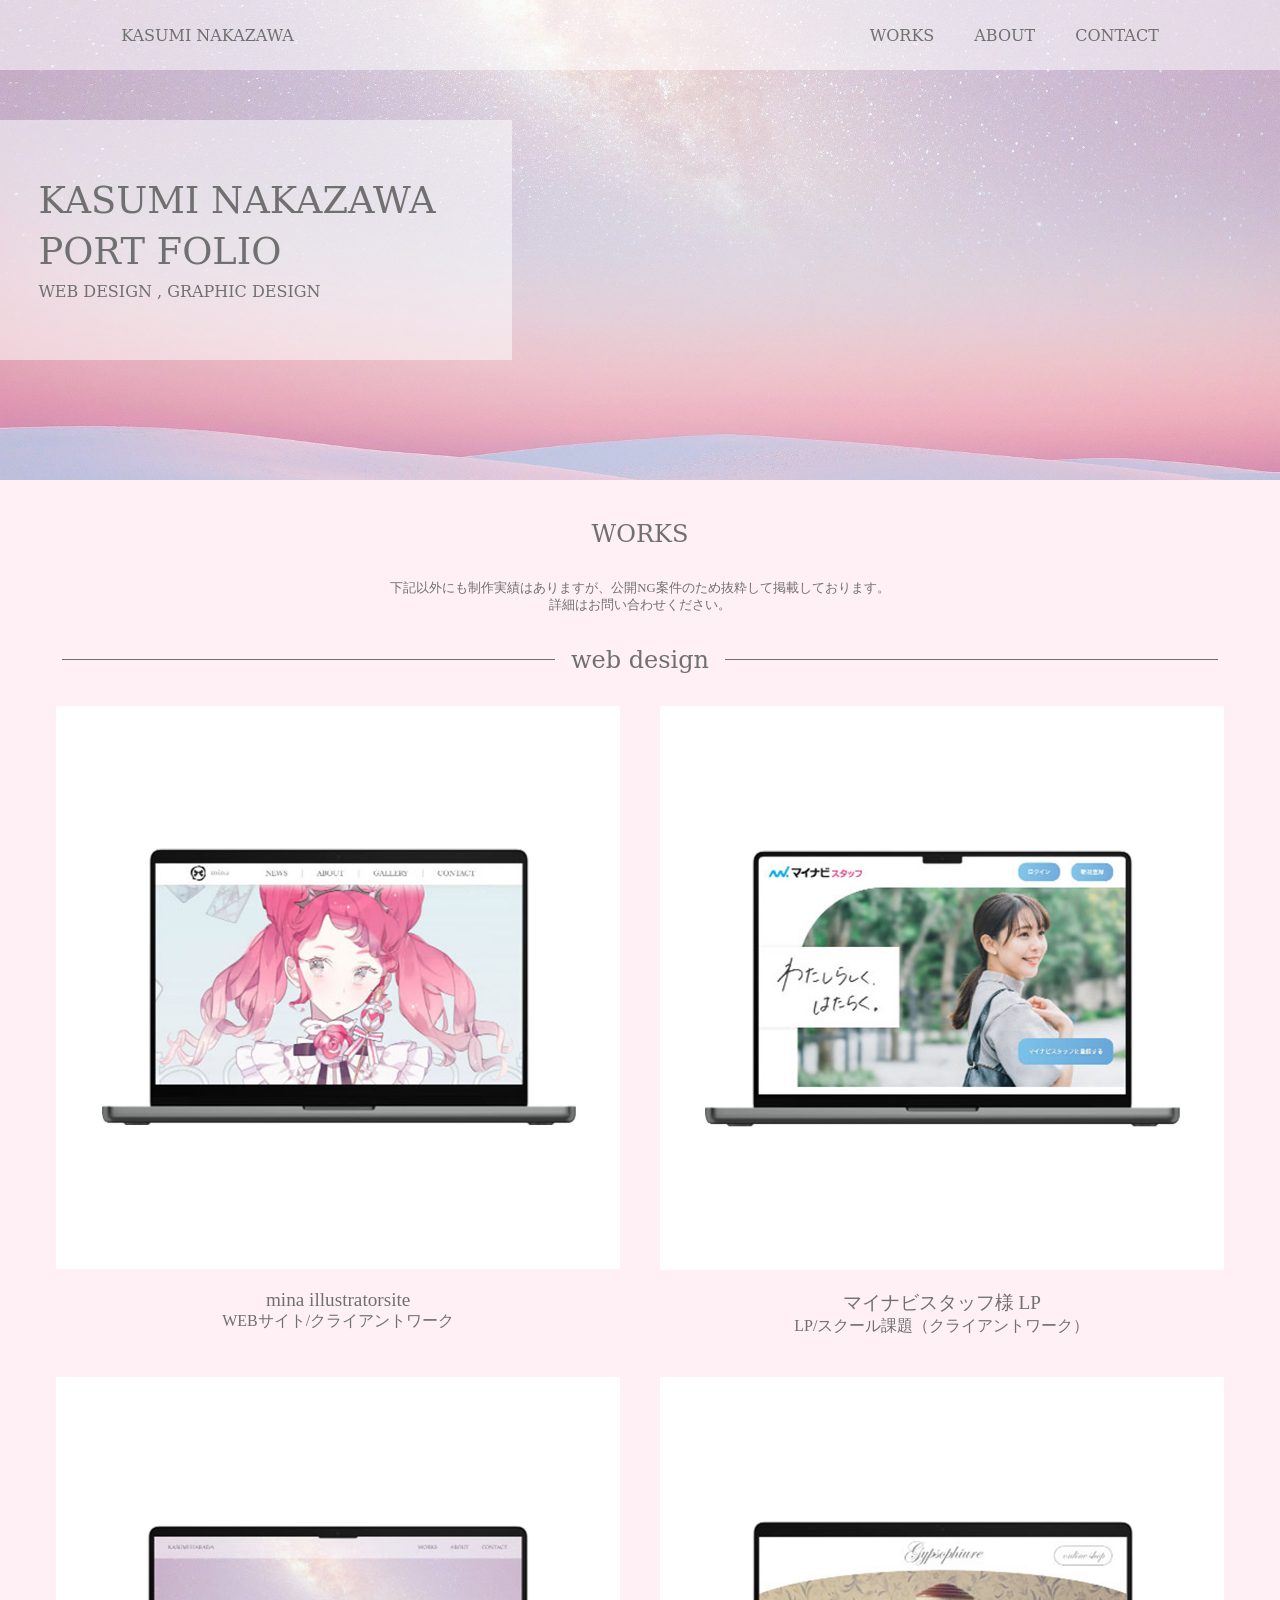
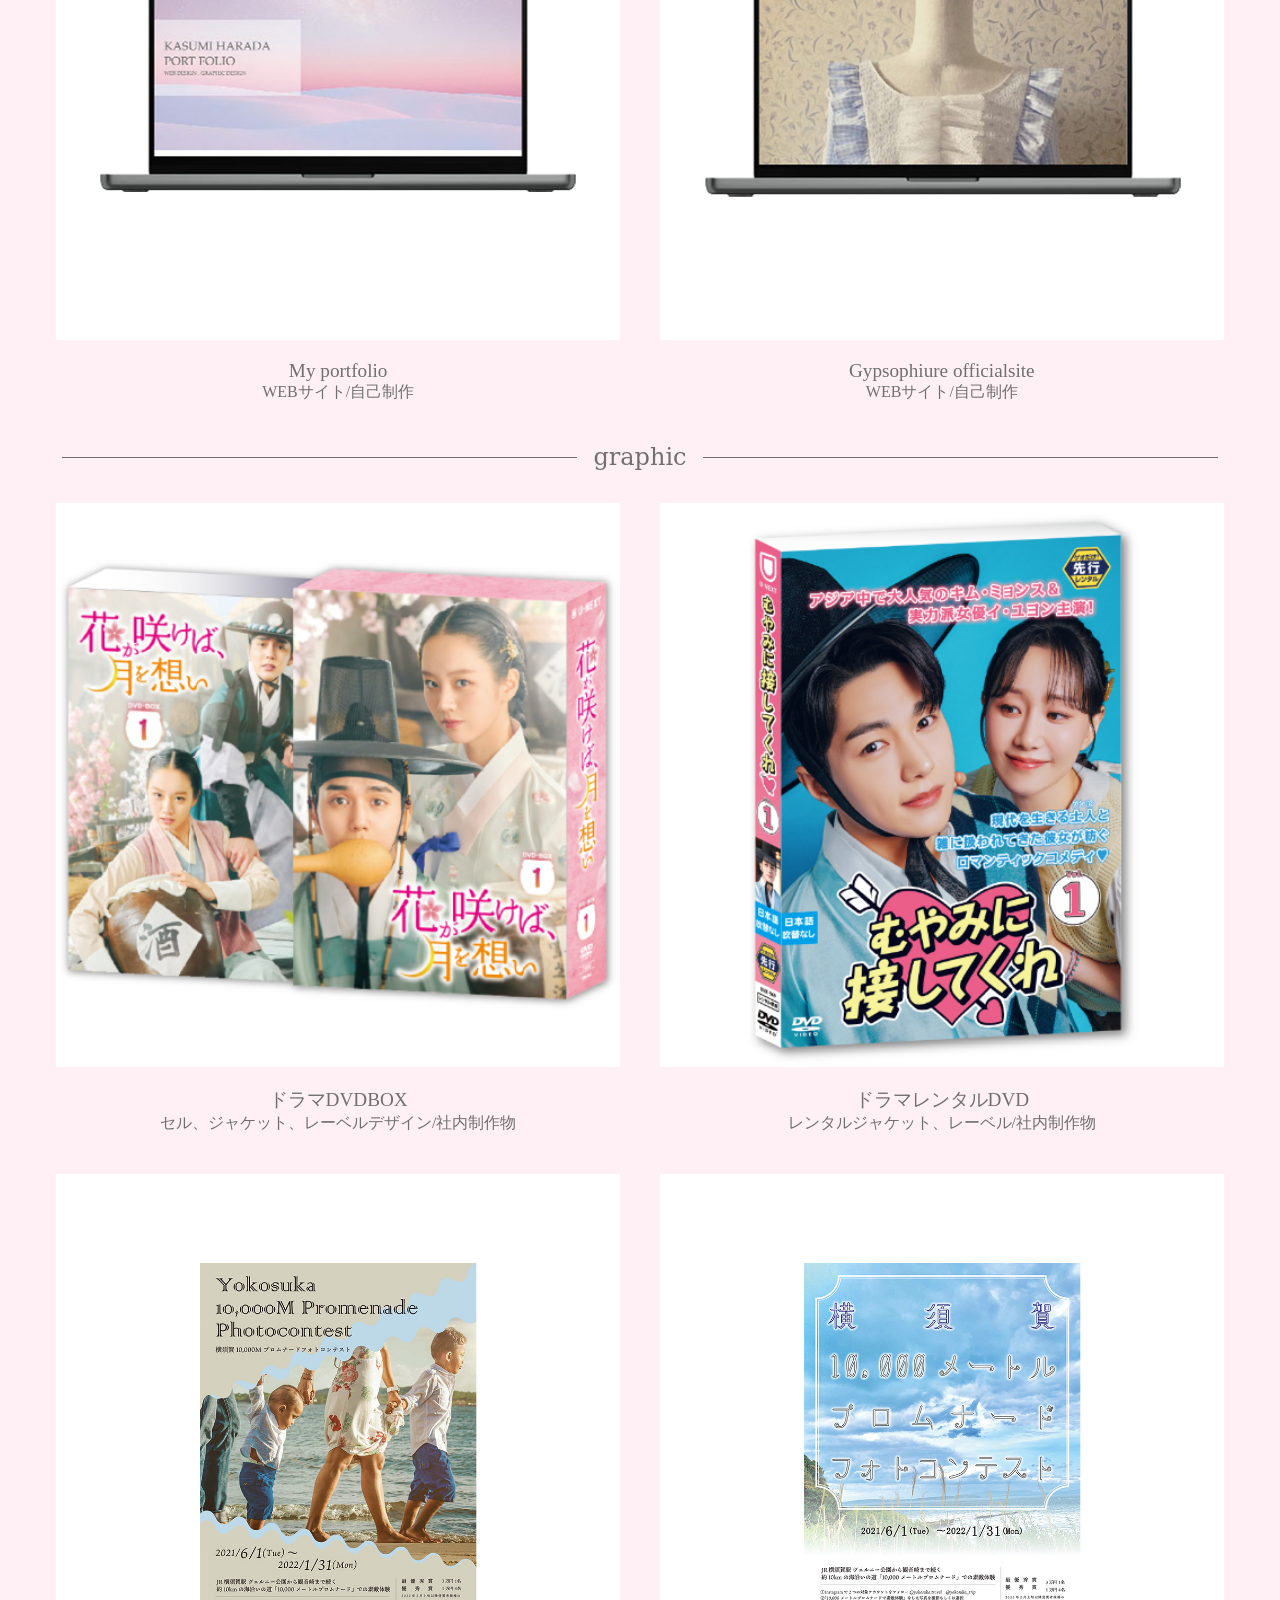
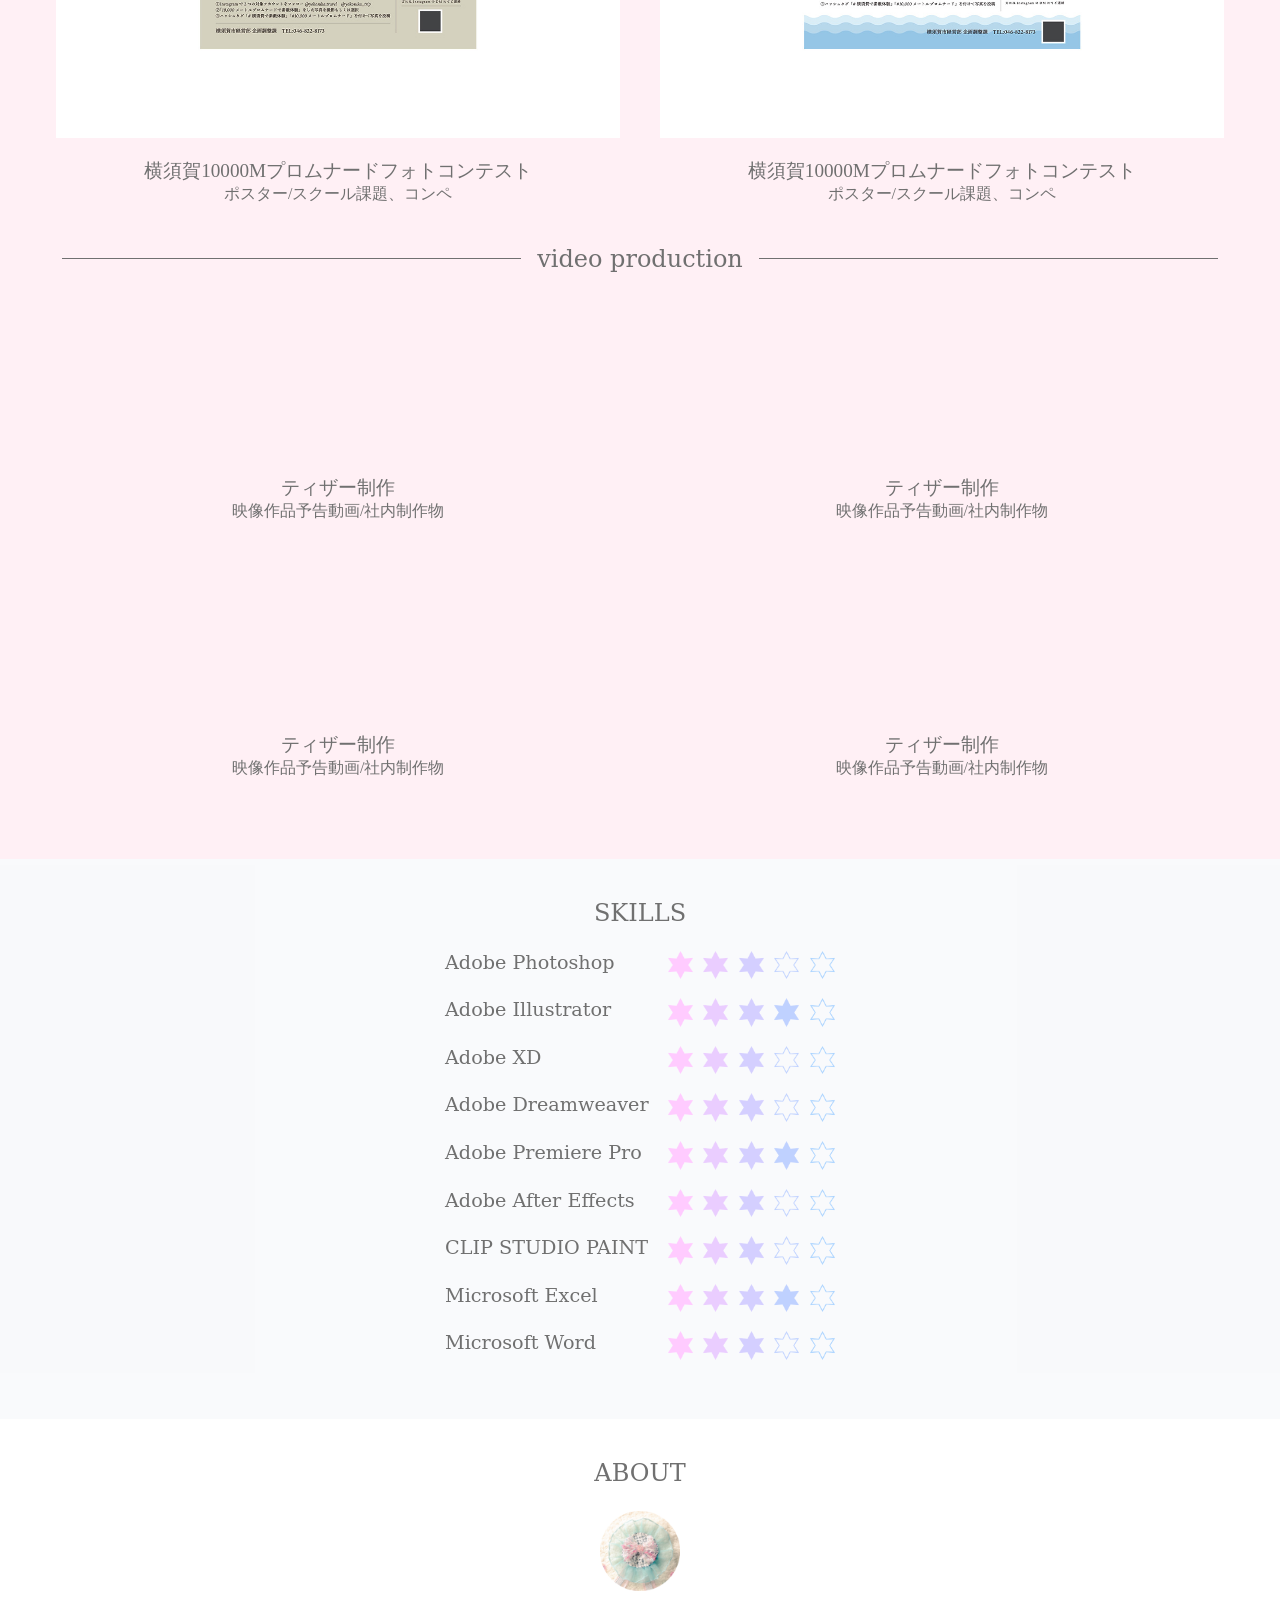
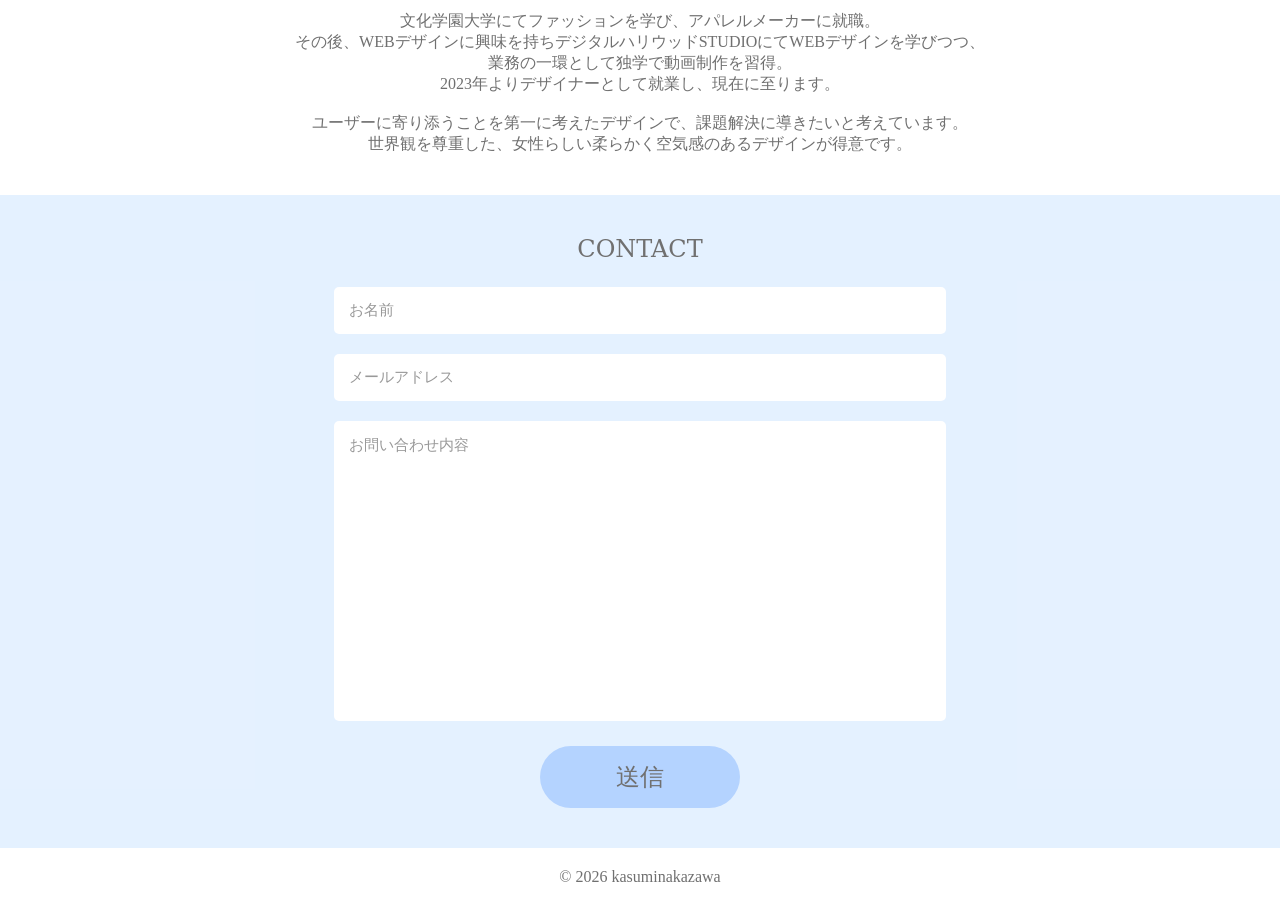
==== commit 19f411f7: "サイトの名前変更" ====
--- a/index.html
+++ b/index.html
@@ -2,7 +2,7 @@
 <html>
 <head>
 <meta charset="UTF-8">
-<title>KASUMI　NAKAZAWA PORTFOLIO</title>
+<title>KASUMI NAKAZAWA PORTFOLIO</title>
 <link rel="stylesheet" href="assets/css/reset.css">
 <link rel="stylesheet" href="assets/css/style.css">
 <meta name="viewport" content="width=device-width, initial-scale=1.0">
@@ -40,7 +40,7 @@
 -->
 <div class="fv">
   <div class="title">
-    <div class="fv_title">KASUMI　NAKAZAWA</div>
+    <div class="fv_title">KASUMI NAKAZAWA</div>
     <div class="fv_title">PORT FOLIO</div>
     <div class="fv_minititle">WEB DESIGN , GRAPHIC DESIGN</div>
   </div>
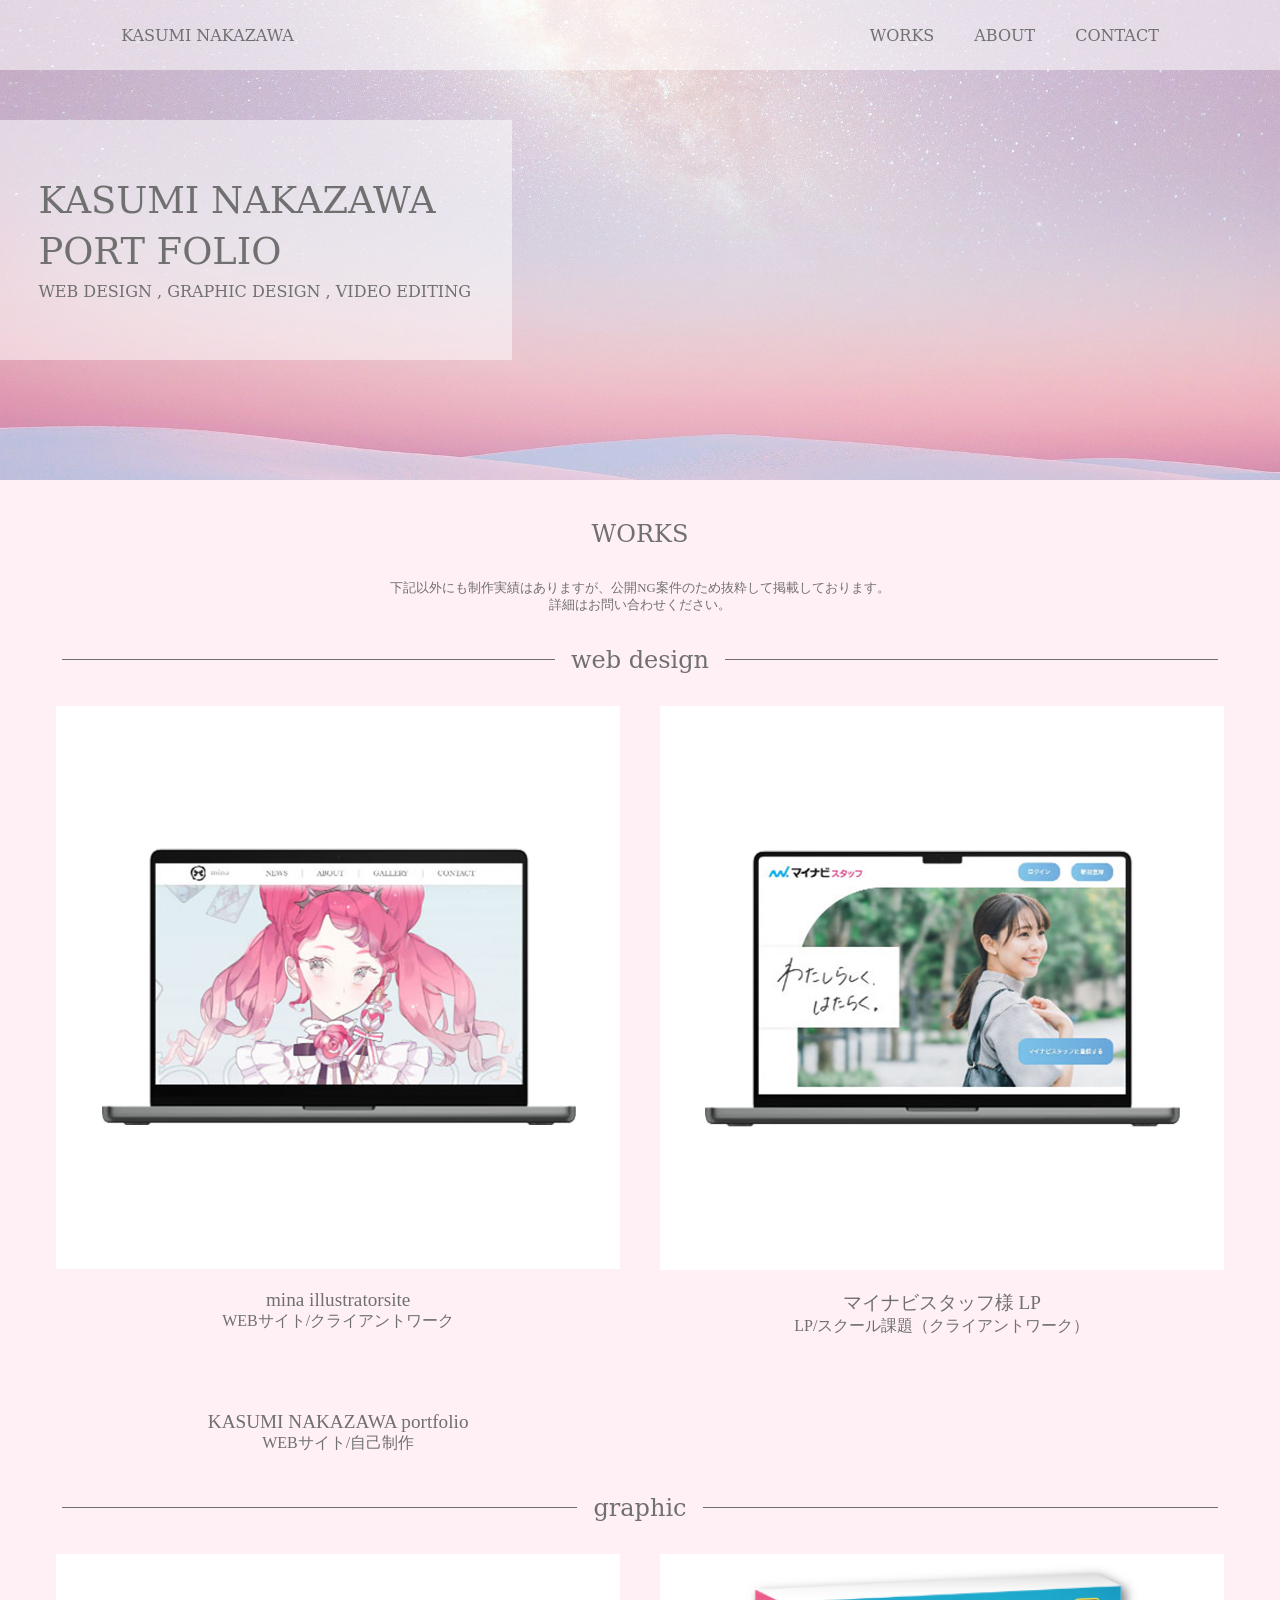
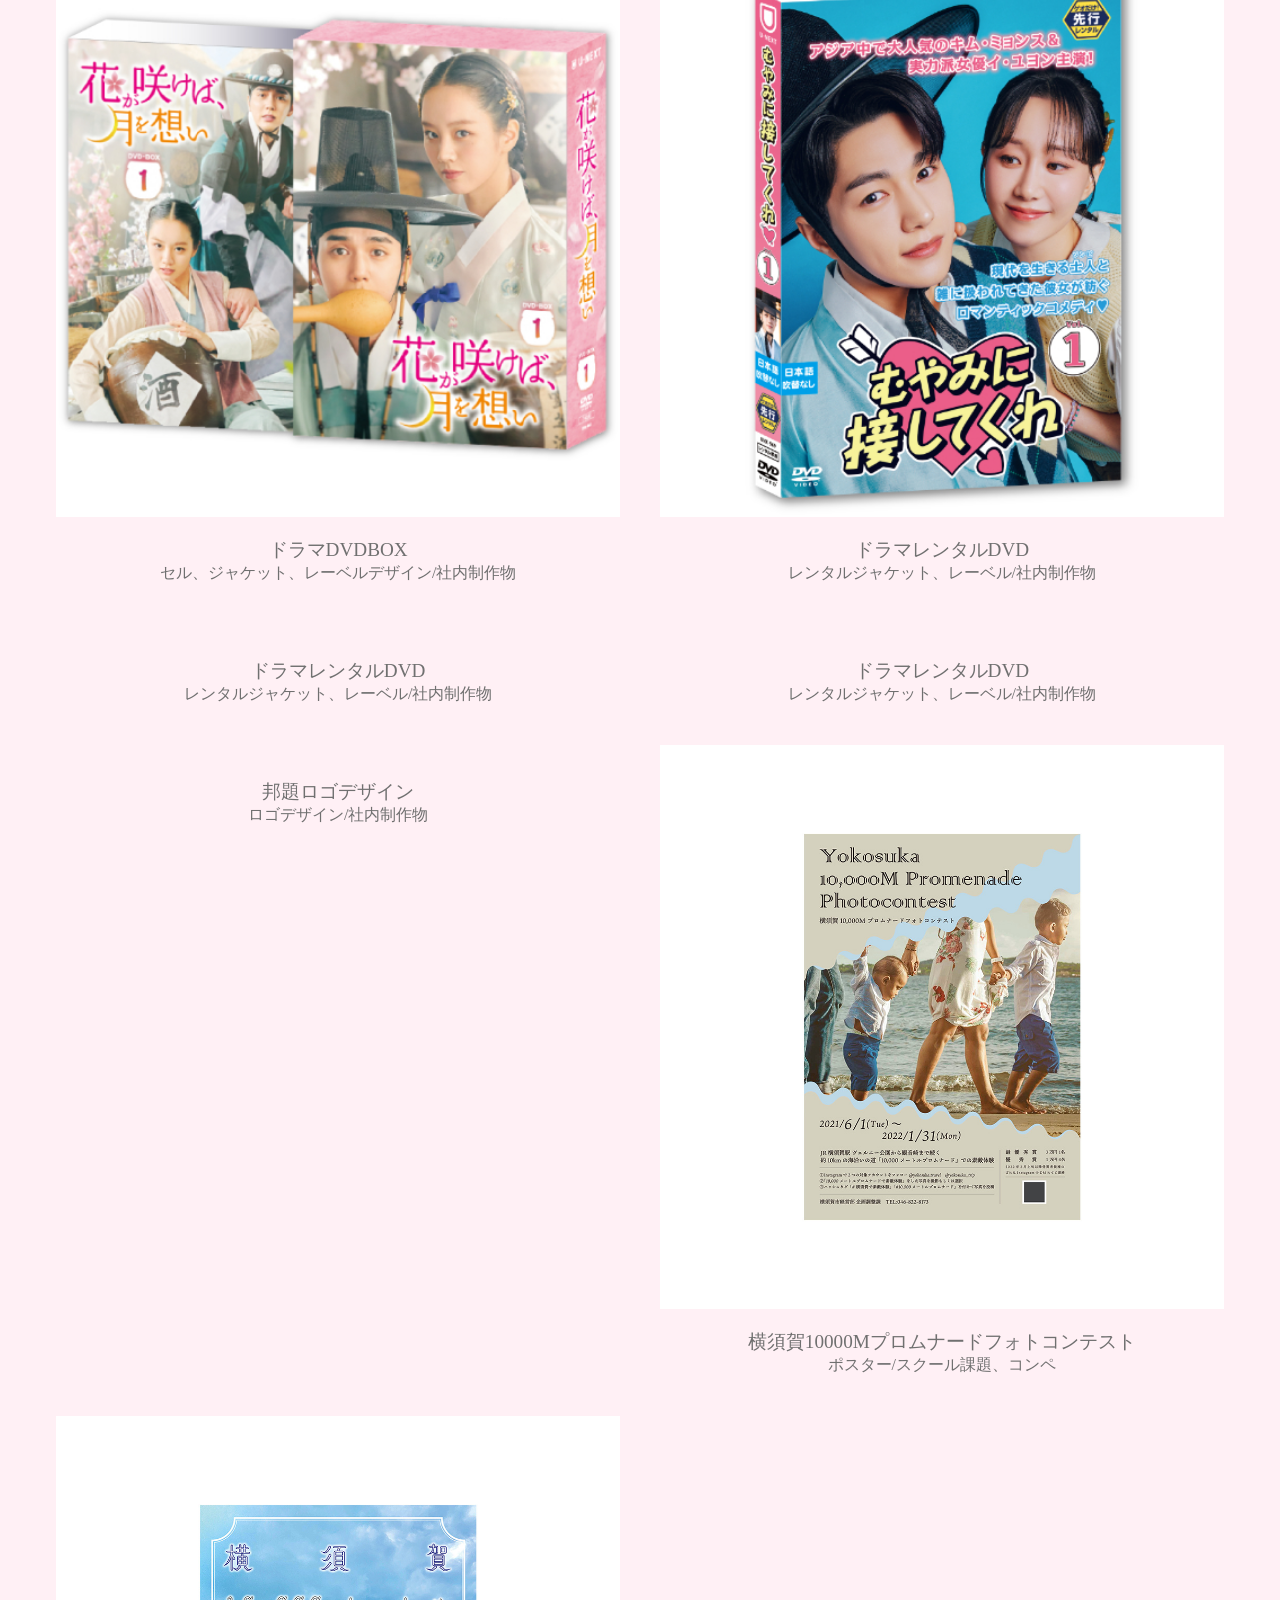
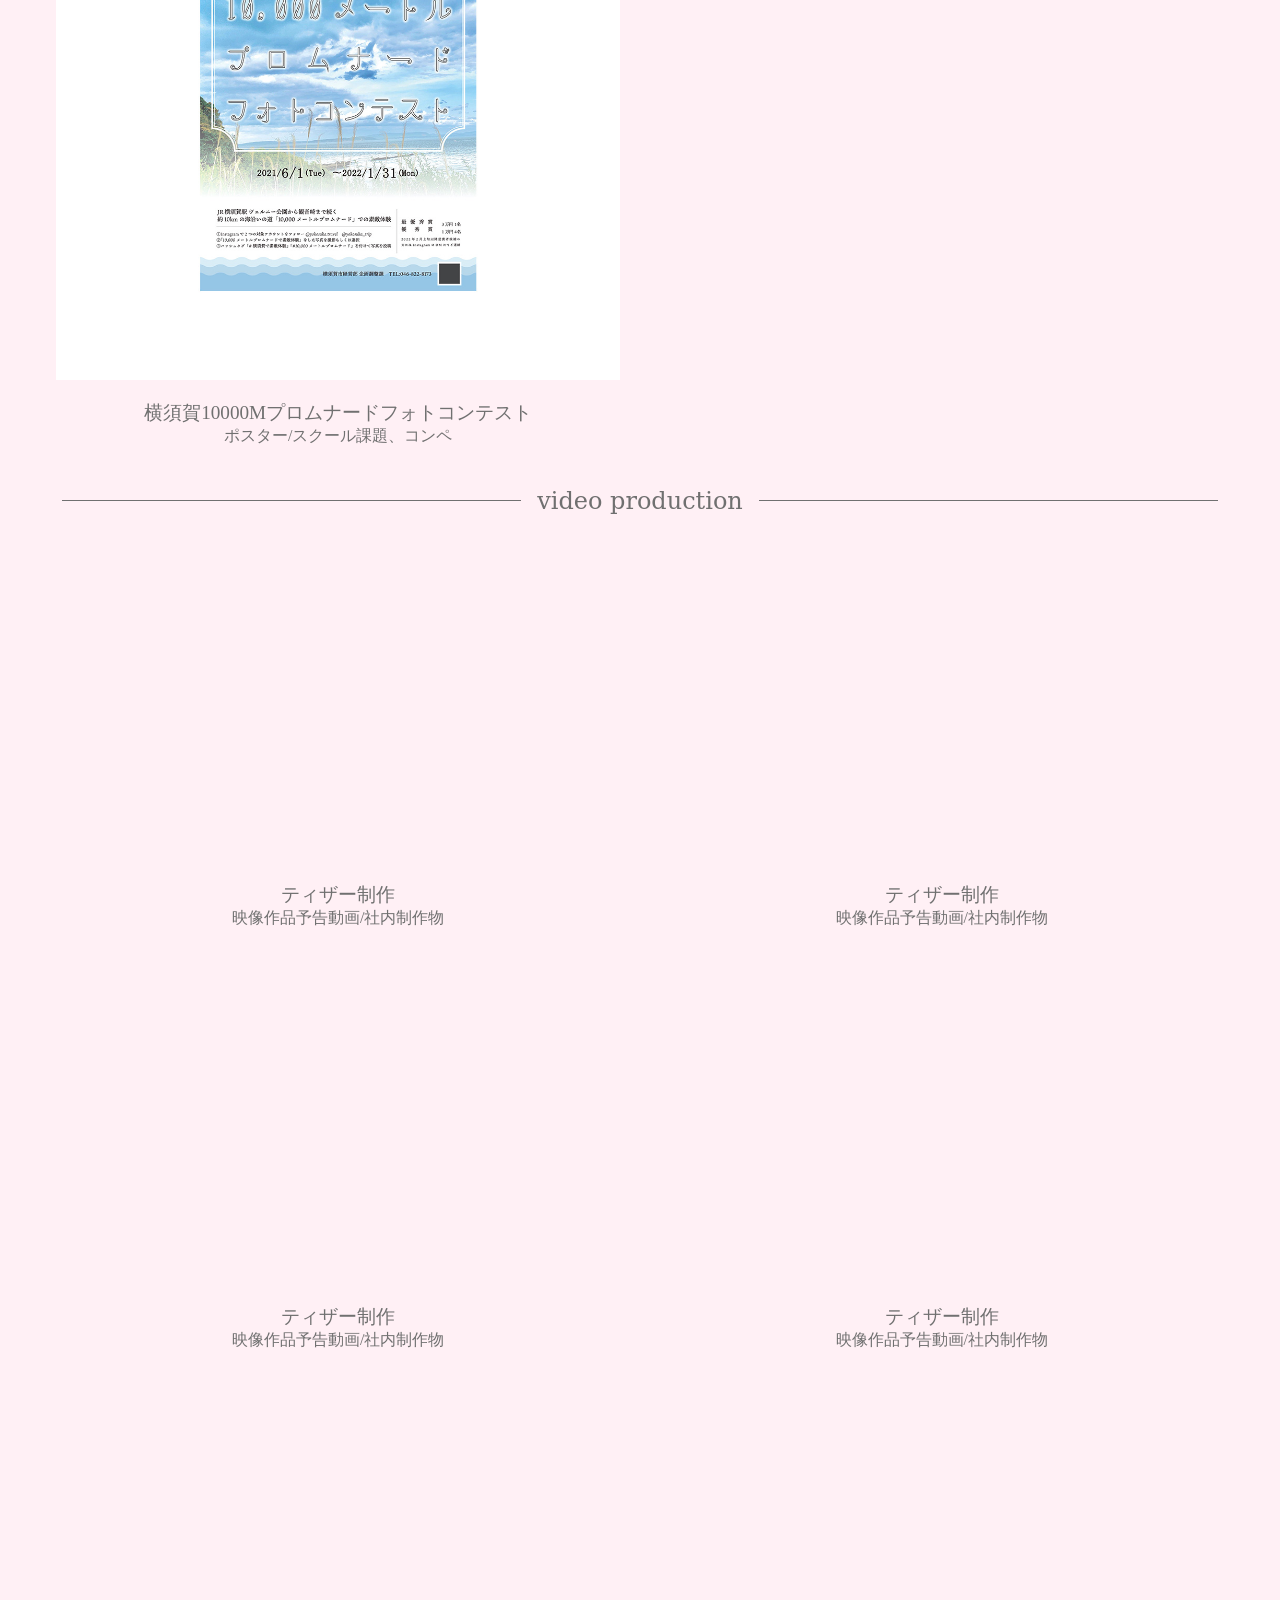
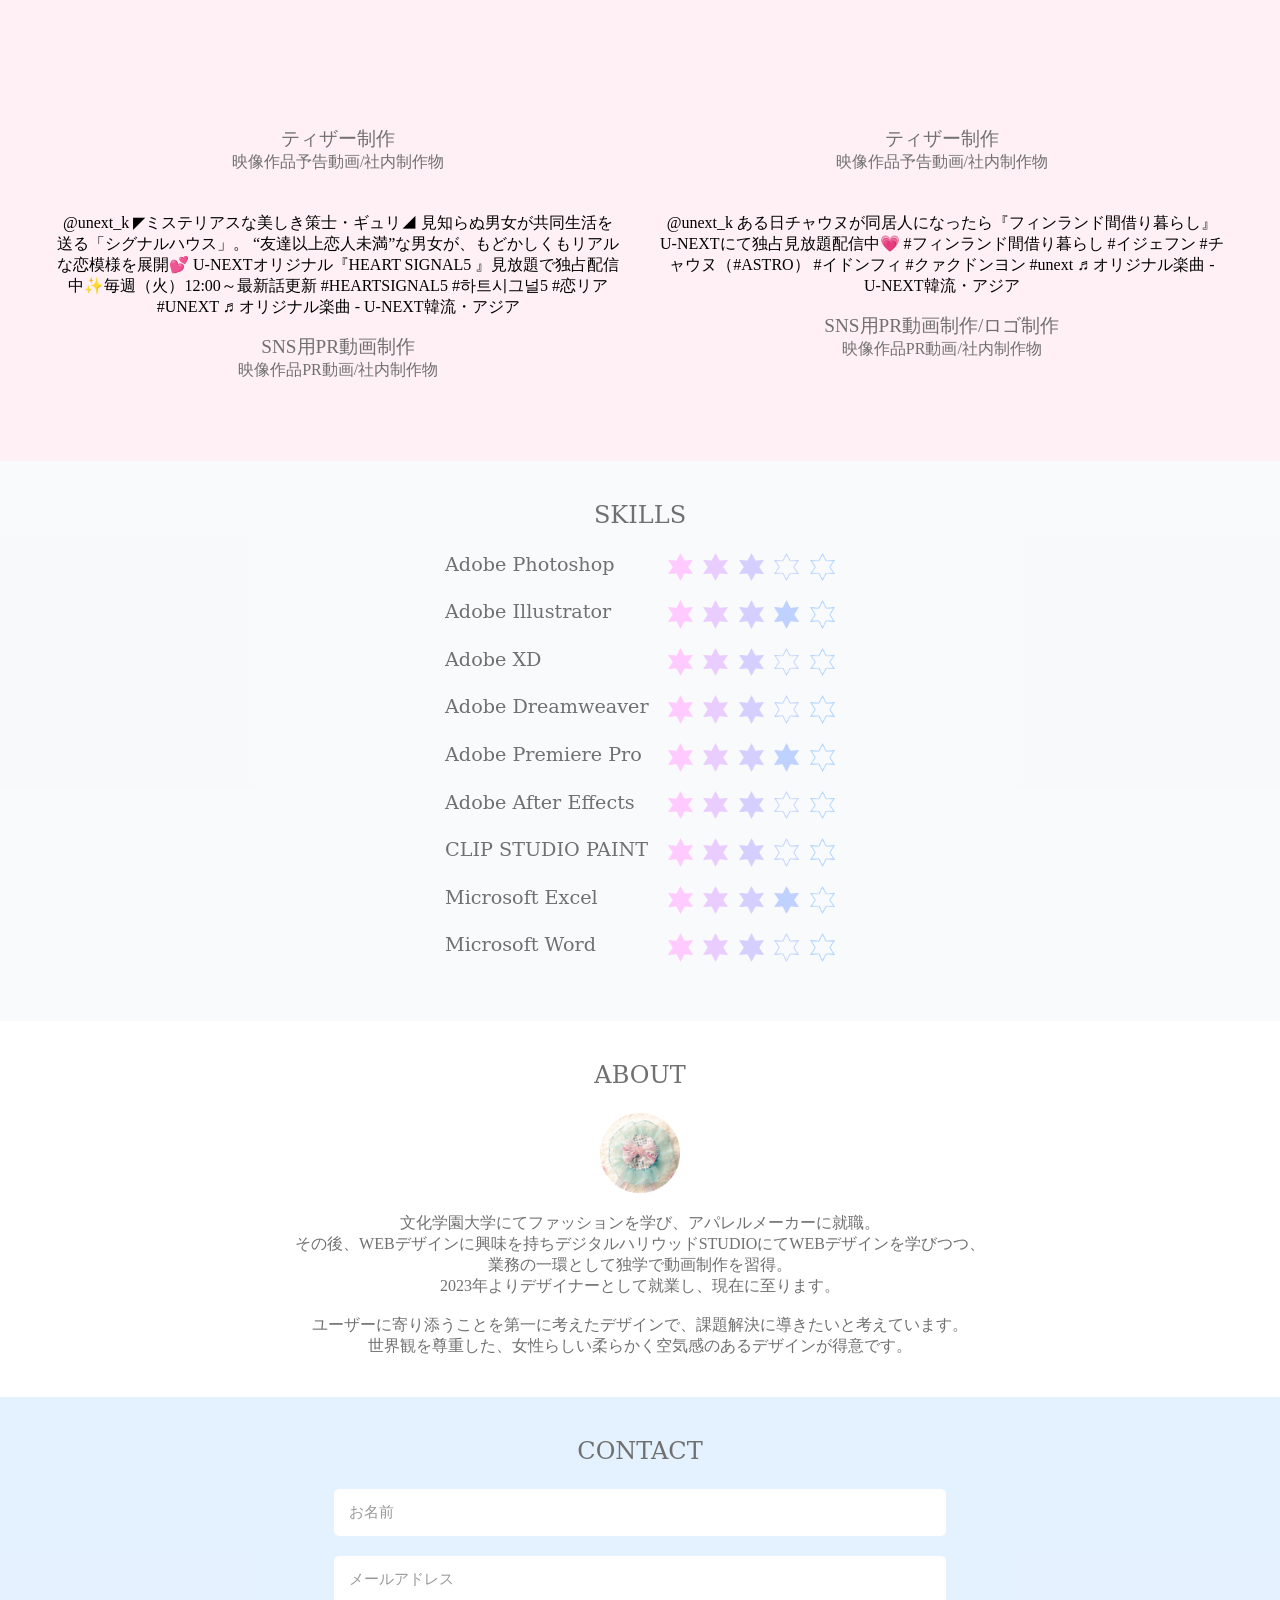
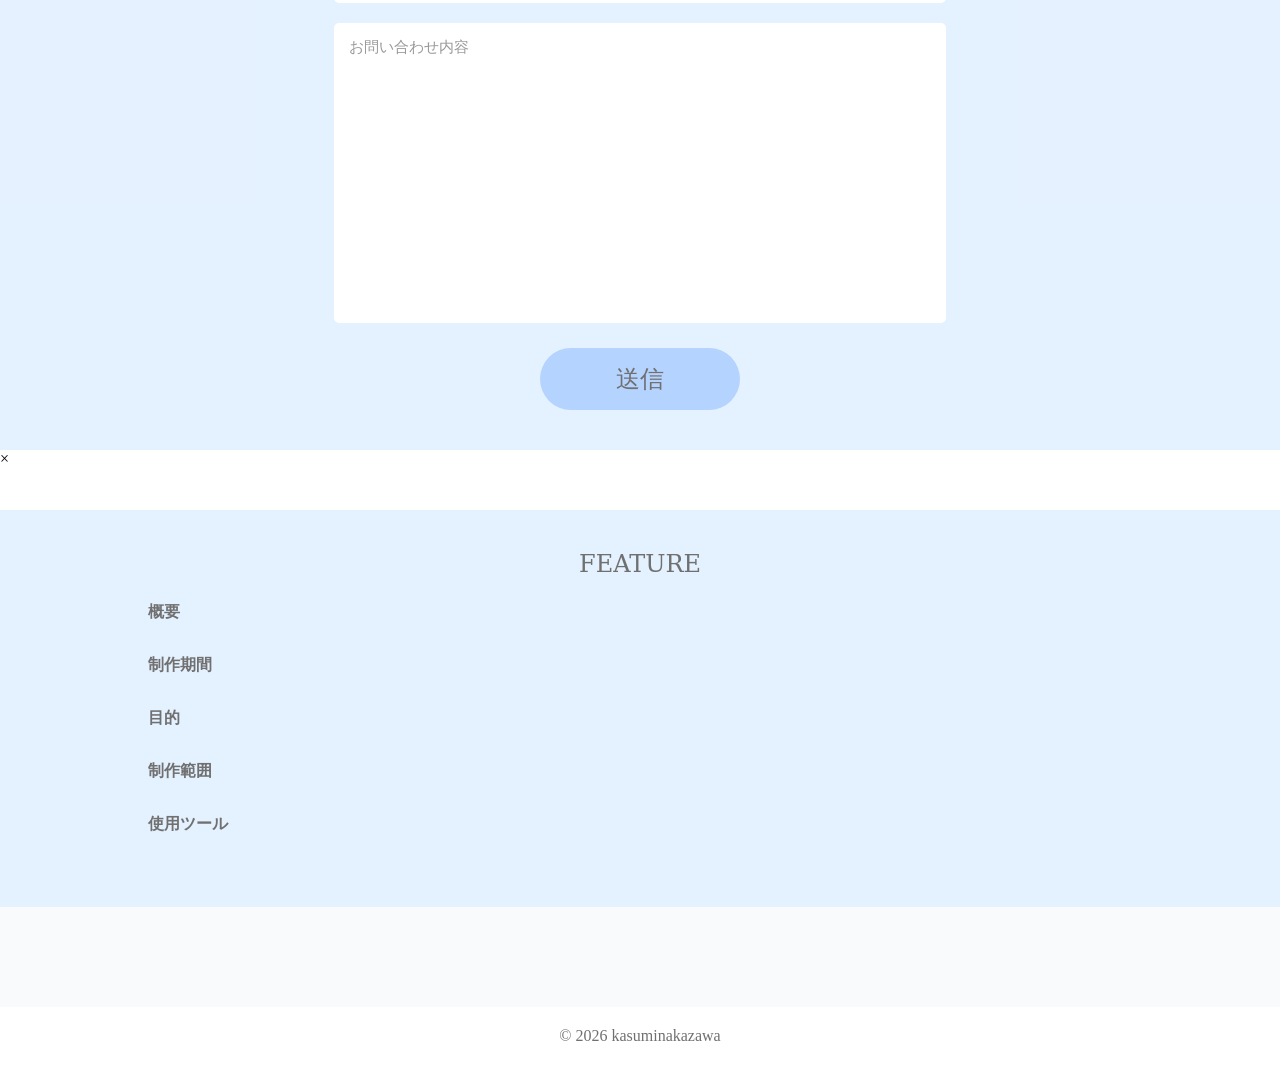
==== commit b9743c77: "コード更新のため" ====
--- a/index.html
+++ b/index.html
@@ -2,7 +2,7 @@
 <html>
 <head>
 <meta charset="UTF-8">
-<title>KASUMI NAKAZAWA PORTFOLIO</title>
+<title>KASUMI PORTFOLIO</title>
 <link rel="stylesheet" href="assets/css/reset.css">
 <link rel="stylesheet" href="assets/css/style.css">
 <meta name="viewport" content="width=device-width, initial-scale=1.0">
@@ -21,28 +21,12 @@
     document.body.appendChild(script);
   });
 </script>
-<!--
-<header>
-  <div class="head_flexbox">
-    <div class="head_title"><a href="index.html">KASUMI HARADA</a></div>
-    <div class="hamburger">
-    <span></span>
-    <span></span>
-    <span></span>
-  </div>
-      <div class="nav_box">
-        <div class="head_nav"><a href="#works">WORKS</a></div>
-        <div class="head_nav"><a href="#about">ABOUT</a></div>
-        <div class="head_nav"><a href="#contact">CONTACT</a></div>
-      </div>
-    </div>
-</header>
--->
+
 <div class="fv">
   <div class="title">
-    <div class="fv_title">KASUMI NAKAZAWA</div>
+    <div class="fv_title"> KASUMI NAKAZAWA</div>
     <div class="fv_title">PORT FOLIO</div>
-    <div class="fv_minititle">WEB DESIGN , GRAPHIC DESIGN</div>
+    <div class="fv_minititle">WEB DESIGN , GRAPHIC DESIGN , VIDEO EDITING</div>
   </div>
 </div>
 <div class="maincontents">
@@ -53,44 +37,70 @@
       <h2 class="s_tt">web design</h2>
       <ul class="pc_mock_box">
         <li>
-          <div class="pc_mock"><a href="mina_webdesign.html"><img src="assets/img/PC_mockup2.jpg" alt=""></a>
+          <div class="pc_mock work-modal-trigger" data-work-id="mina">
+            <img src="assets/img/PC_mockup2.jpg" alt="">
             <h3>mina illustratorsite</h3>
             <p>WEBサイト/クライアントワーク</p>
           </div>
         </li>
         <li>
-          <div class="pc_mock"><a href="mynavi_webdesign.html"><img src="assets/img/PC_mockup1.jpg" alt=""></a>
+          <div class="pc_mock work-modal-trigger" data-work-id="mynavi">
+            <img src="assets/img/PC_mockup1.jpg" alt="">
             <h3>マイナビスタッフ様 LP</h3>
             <p>LP/スクール課題（クライアントワーク）</p>
           </div>
         </li>
         <li>
-          <div class="pc_mock"><a href="portfolio_webdesign.html"><img src="assets/img/PC_mockup4.jpg" alt=""></a>
-            <h3>My portfolio</h3>
+          <div class="pc_mock work-modal-trigger" data-work-id="portfolio">
+            <img src="assets/img/PC_mockup4.png" alt="">
+            <h3>KASUMI NAKAZAWA portfolio</h3>
             <p>WEBサイト/自己制作</p>
           </div>
         </li>
-        <li>
+       <!-- <li>
           <div class="pc_mock"><a href="gypla_webdesign.html"><img src="assets/img/PC_mockup3.jpg" alt=""></a>
             <h3>Gypsophiure officialsite</h3>
             <p>WEBサイト/自己制作</p>
           </div>
-        </li>
+        </li>-->
       </ul>
     </div>
     <div class="website">
       <h2 class="s_tt">graphic</h2>
       <ul class="pc_mock_box">
         <li>
-          <div class="pc_mock"><a href="sell_design.html"><img src="assets/img/Moonshine_BOXJKset.jpg" alt=""></a>
+          <div class="pc_mock work-modal-trigger" data-work-id="moonshine">
+            <img src="assets/img/Moonshine_BOXJKset.jpg" alt="">
             <h3>ドラマDVDBOX</h3>
             <p>セル、ジャケット、レーベルデザイン/社内制作物</p>
           </div>
         </li>
         <li>
-          <div class="pc_mock"><a href="rental_design.html"><img src="assets/img/Dare to Love Me_jacket_JK.jpg" alt=""></a>
+          <div class="pc_mock work-modal-trigger" data-work-id="daretoloveme">
+            <img src="assets/img/Dare to Love Me_jacket_JK.jpg" alt="">
             <h3>ドラマレンタルDVD</h3>
             <p>レンタルジャケット、レーベル/社内制作物</p>
+          </div>
+        </li>
+        <li>
+          <div class="pc_mock work-modal-trigger" data-work-id="nothinguncovered">
+            <img src="assets/img/Nothing Uncovered_jacket.png" alt="">
+            <h3>ドラマレンタルDVD</h3>
+            <p>レンタルジャケット、レーベル/社内制作物</p>
+          </div>
+        </li>
+        <li>
+          <div class="pc_mock work-modal-trigger" data-work-id="undercoverhighschool">
+            <img src="assets/img/Undercover_High_School_jacket_format.png" alt="">
+            <h3>ドラマレンタルDVD</h3>
+            <p>レンタルジャケット、レーベル/社内制作物</p>
+          </div>
+        </li>
+        <li>
+          <div class="pc_mock work-modal-trigger" data-work-id="logo">
+            <img src="assets/img/logo_mockup.png" alt="">
+            <h3>邦題ロゴデザイン</h3>
+            <p>ロゴデザイン/社内制作物</p>
           </div>
         </li>
         <li>
@@ -125,27 +135,75 @@
       <h2 class="s_tt">video production</h2>
       <ul class="pc_mock_box">
         <li>
-          <div class="pc_mock"><iframe src="https://www.youtube.com/embed/lb1JhVefAzA" title="子供ができました" frameborder="0" allowfullscreen></iframe>
+          <div class="pc_mock video_mock">
+            <iframe width="560" height="315" src="https://www.youtube.com/embed/lb1JhVefAzA?si=aBh4NwMvNBxHYICQ" title="YouTube video player" frameborder="0" allow="accelerometer; autoplay; clipboard-write; encrypted-media; gyroscope; picture-in-picture; web-share" referrerpolicy="strict-origin-when-cross-origin" allowfullscreen></iframe>
+          </div>
+            <div class="pc_mock">
             <h3>ティザー制作</h3>
             <p>映像作品予告動画/社内制作物</p>
           </div>
         </li>
        <li>
-          <div class="pc_mock"><iframe src="https://www.youtube.com/embed/pwlCaCOU1mE?si=g_0O7bih_4npnkdC" title="宇宙をあげる" frameborder="0" allowfullscreen></iframe>
-            <h3>ティザー制作</h3>
-            <p>映像作品予告動画/社内制作物</p>
-          </div>
-        </li>
-        <li>
-          <div class="pc_mock"><iframe src="https://www.youtube.com/embed/weoUQcinLg8?si=6MXLeImaCNDc7qhQ" title="次の人生はないから" frameborder="0" allowfullscreen></iframe>
+          <div class="pc_mock video_mock">
+            <iframe width="560" height="315" src="https://www.youtube.com/embed/pwlCaCOU1mE?si=priY-PcXveDWQ4Fq" title="YouTube video player" frameborder="0" allow="accelerometer; autoplay; clipboard-write; encrypted-media; gyroscope; picture-in-picture; web-share" referrerpolicy="strict-origin-when-cross-origin" allowfullscreen></iframe>
+          </div>
+            <div class="pc_mock">
+            <h3>ティザー制作</h3>
+            <p>映像作品予告動画/社内制作物</p>
+          </div>
+        </li>
+        <li>
+          <div class="pc_mock video_mock">
+            <iframe width="560" height="315" src="https://www.youtube.com/embed/weoUQcinLg8?si=CR6C7KTa_WYWlsD4" title="YouTube video player" frameborder="0" allow="accelerometer; autoplay; clipboard-write; encrypted-media; gyroscope; picture-in-picture; web-share" referrerpolicy="strict-origin-when-cross-origin" allowfullscreen></iframe>
+          </div>
+           <div class="pc_mock">
             <h3>ティザー制作</h3>
             <p>映像作品予告動画/社内制作物</p>
           </div>
         </li>
           <li>
-          <div class="pc_mock"><iframe src="https://www.youtube.com/embed/yyzoU8BXbhM?si=R7YCjF8lHjdDaGiL" title="かけがえのない私のスター" frameborder="0" allowfullscreen></iframe>
-            <h3>ティザー制作</h3>
-            <p>映像作品予告動画/社内制作物</p>
+          <div class="pc_mock video_mock">
+            <iframe width="560" height="315" src="https://www.youtube.com/embed/yyzoU8BXbhM?si=LVtOvZT3c1av61wW" title="YouTube video player" frameborder="0" allow="accelerometer; autoplay; clipboard-write; encrypted-media; gyroscope; picture-in-picture; web-share" referrerpolicy="strict-origin-when-cross-origin" allowfullscreen></iframe>
+          </div>
+          <div class="pc_mock">
+            <h3>ティザー制作</h3>
+            <p>映像作品予告動画/社内制作物</p>
+          </div>
+        </li>
+        <li>
+          <div class="pc_mock video_mock">
+            <iframe width="560" height="315" src="https://www.youtube.com/embed/w9qjNgGNfuE?si=jdEsKSUiTT1xfx1Z" title="愛する盗賊様よ" frameborder="0" allow="accelerometer; autoplay; clipboard-write; encrypted-media; gyroscope; picture-in-picture; web-share" referrerpolicy="strict-origin-when-cross-origin" allowfullscreen></iframe>
+          </div>
+          <div class="pc_mock">
+            <h3>ティザー制作</h3>
+            <p>映像作品予告動画/社内制作物</p>
+          </div>
+        </li>
+        <li>
+          <div class="pc_mock video_mock">
+            <iframe width="560" height="315" src="https://www.youtube.com/embed/dg9b7udUXPc?si=ekSJ61d0_ToMbHG3" title="YouTube video player" frameborder="0" allow="accelerometer; autoplay; clipboard-write; encrypted-media; gyroscope; picture-in-picture; web-share" referrerpolicy="strict-origin-when-cross-origin" allowfullscreen></iframe>
+          </div>
+          <div class="pc_mock">
+            <h3>ティザー制作</h3>
+            <p>映像作品予告動画/社内制作物</p>
+          </div>
+        </li>
+         <li>
+          <div class="pc_mock video_mock">
+            <blockquote class="tiktok-embed" cite="https://www.tiktok.com/@unext_k/video/7663401716922027265" data-video-id="7663401716922027265" style="max-width: 100%;" > <section> <a target="_blank" title="@unext_k" href="https://www.tiktok.com/@unext_k?refer=embed">@unext_k</a> ◤ミステリアスな美しき策士・ギュリ◢ 見知らぬ男女が共同生活を送る「シグナルハウス」。 “友達以上恋人未満”な男女が、もどかしくもリアルな恋模様を展開💕 U-NEXTオリジナル『HEART SIGNAL5 』見放題で独占配信中✨毎週（火）12:00～最新話更新 <a title="heartsignal5" target="_blank" href="https://www.tiktok.com/tag/heartsignal5?refer=embed">#HEARTSIGNAL5</a> <a title="하트시그널5" target="_blank" href="https://www.tiktok.com/tag/%ED%95%98%ED%8A%B8%EC%8B%9C%EA%B7%B8%EB%84%905?refer=embed">#하트시그널5</a> <a title="恋リア" target="_blank" href="https://www.tiktok.com/tag/%E6%81%8B%E3%83%AA%E3%82%A2?refer=embed">#恋リア</a> <a title="unext" target="_blank" href="https://www.tiktok.com/tag/unext?refer=embed">#UNEXT</a> <a target="_blank" title="♬ オリジナル楽曲  - U-NEXT韓流・アジア" href="https://www.tiktok.com/music/オリジナル楽曲-U-NEXT韓流-アジア-7663402240727730960?refer=embed">♬ オリジナル楽曲  - U-NEXT韓流・アジア</a> </section> </blockquote> <script async src="https://www.tiktok.com/embed.js"></script>
+          </div>
+            <div class="pc_mock">
+            <h3>SNS用PR動画制作</h3>
+            <p>映像作品PR動画/社内制作物</p>
+          </div>
+        </li>
+        <li>
+          <div class="pc_mock video_mock">
+            <blockquote class="tiktok-embed" cite="https://www.tiktok.com/@unext_k/video/7589114151046221057" data-video-id="7589114151046221057" style="max-width: 100%;" > <section> <a target="_blank" title="@unext_k" href="https://www.tiktok.com/@unext_k?refer=embed">@unext_k</a> ある日チャウヌが同居人になったら『フィンランド間借り暮らし』U-NEXTにて独占見放題配信中💗 <a title="フィンランド間借り暮らし" target="_blank" href="https://www.tiktok.com/tag/%E3%83%95%E3%82%A3%E3%83%B3%E3%83%A9%E3%83%B3%E3%83%89%E9%96%93%E5%80%9F%E3%82%8A%E6%9A%AE%E3%82%89%E3%81%97?refer=embed">#フィンランド間借り暮らし</a> <a title="イジェフン" target="_blank" href="https://www.tiktok.com/tag/%E3%82%A4%E3%82%B8%E3%82%A7%E3%83%95%E3%83%B3?refer=embed">#イジェフン</a> <a title="チャウヌ" target="_blank" href="https://www.tiktok.com/tag/%E3%83%81%E3%83%A3%E3%82%A6%E3%83%8C?refer=embed">#チャウヌ</a>（<a title="astro" target="_blank" href="https://www.tiktok.com/tag/astro?refer=embed">#ASTRO</a>） <a title="イドンフィ" target="_blank" href="https://www.tiktok.com/tag/%E3%82%A4%E3%83%89%E3%83%B3%E3%83%95%E3%82%A3?refer=embed">#イドンフィ</a> <a title="クァクドンヨン" target="_blank" href="https://www.tiktok.com/tag/%E3%82%AF%E3%82%A1%E3%82%AF%E3%83%89%E3%83%B3%E3%83%A8%E3%83%B3?refer=embed">#クァクドンヨン</a> <a title="unext" target="_blank" href="https://www.tiktok.com/tag/unext?refer=embed">#unext</a> <a target="_blank" title="♬ オリジナル楽曲  - U-NEXT韓流・アジア" href="https://www.tiktok.com/music/オリジナル楽曲-U-NEXT韓流-アジア-7589114672083766034?refer=embed">♬ オリジナル楽曲  - U-NEXT韓流・アジア</a> </section> </blockquote> <script async src="https://www.tiktok.com/embed.js"></script>
+          </div>
+            <div class="pc_mock">
+            <h3>SNS用PR動画制作/ロゴ制作</h3>
+            <p>映像作品PR動画/社内制作物</p>
           </div>
         </li>
       </ul>
@@ -318,32 +376,69 @@
     </div>
   </section>
 </div>
+
+<div id="work-modal" class="work-modal" aria-hidden="true">
+  <div class="work-modal__overlay"></div>
+
+  <div class="work-modal__content">
+    <button class="work-modal__close" type="button" aria-label="閉じる">
+      ×
+    </button>
+
+    <div class="work-modal__inner">
+
+      <div class="work-modal__title">
+        <h1 id="modal-title"></h1>
+
+  <div class="work-modal__link">
+    <a id="modal-url" href="" target="_blank" rel="noopener"></a>
+    <p id="modal-category"></p>
+  </div>
+</div>
+
+      <div class="mockimg_area">
+        <img id="modal-image" src="" alt="">
+      </div>
+
+      <div class="feature_area">
+
+        <h1>FEATURE</h1>
+
+        <div class="feature">
+          <div class="f_title">概要</div>
+          <div class="f_caption" id="modal-overview"></div>
+        </div>
+
+        <div class="feature">
+          <div class="f_title">制作期間</div>
+          <div class="f_caption" id="modal-period"></div>
+        </div>
+
+        <div class="feature">
+          <div class="f_title">目的</div>
+          <div class="f_caption" id="modal-purpose"></div>
+        </div>
+
+        <div class="feature">
+          <div class="f_title">制作範囲</div>
+          <div class="f_caption" id="modal-scope"></div>
+        </div>
+
+        <div class="feature">
+          <div class="f_title">使用ツール</div>
+          <div class="f_caption" id="modal-tools"></div>
+        </div>
+
+      </div>
+
+      <div class="designimg">
+        <img id="modal-detail-image" class="design" src="" alt="">
+      </div>
+
+    </div>
+  </div>
+</div>
 <footer><small>© 2026 kasuminakazawa</small></footer>
-<!--
-<script>
-const hamburger = document.querySelector('.hamburger');
-const navBox = document.querySelector('.nav_box');
-
-// ハンバーガークリックで開閉
-hamburger.addEventListener('click', () => {
-  navBox.classList.toggle('active');
-});
-
-// ナビリンクをクリックしたらメニュー閉じる & スムーズスクロール
-document.querySelectorAll('.nav_box a[href^="#"]').forEach(link => {
-  link.addEventListener('click', e => {
-    e.preventDefault(); // デフォルトジャンプを止める
-
-    const targetId = link.getAttribute('href').slice(1);
-    const target = document.getElementById(targetId);
-
-    // ハンバーガーメニューを閉じる
-    navBox.classList.remove('active');
-
-    // スムーズスクロール
-    target.scrollIntoView({ behavior: 'smooth', block: 'start' });
-  });
-});
-</script>-->
+<script src="assets/js/work-modal.js"></script>
 </body>
 </html>
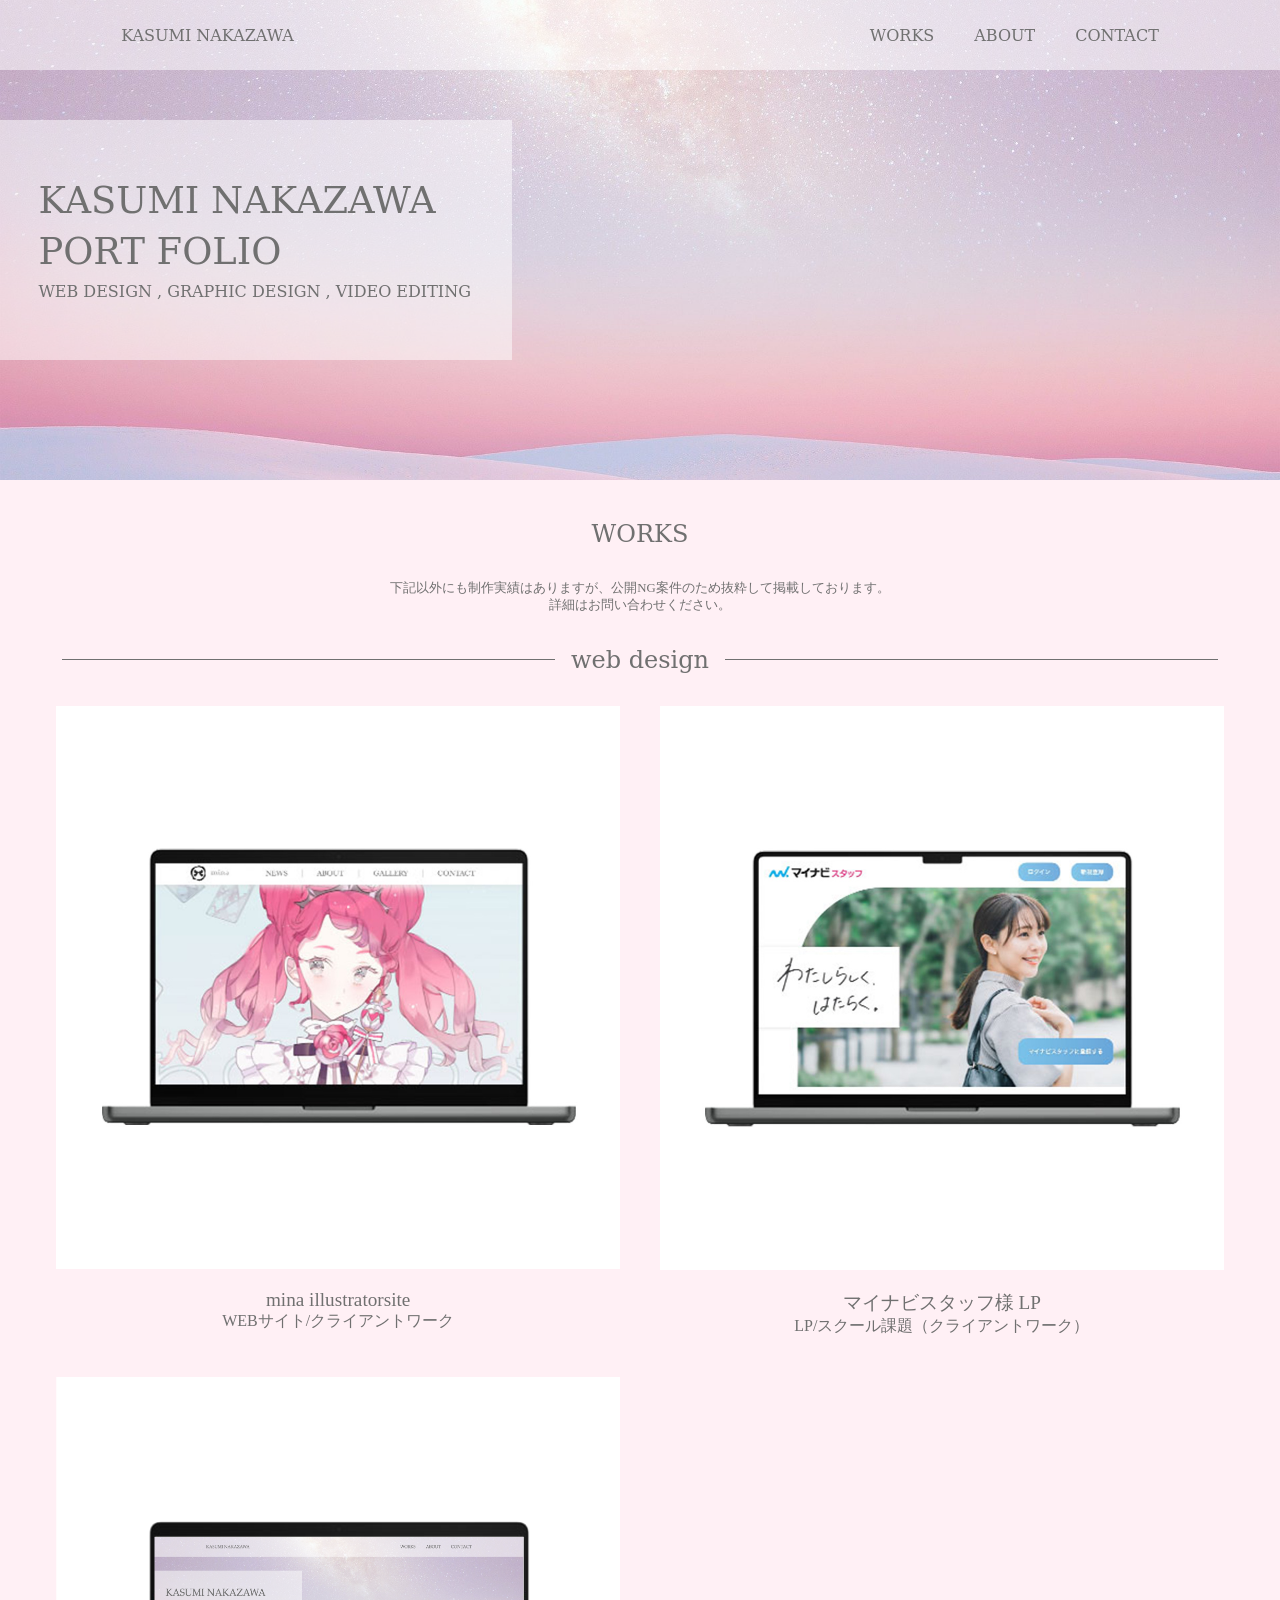
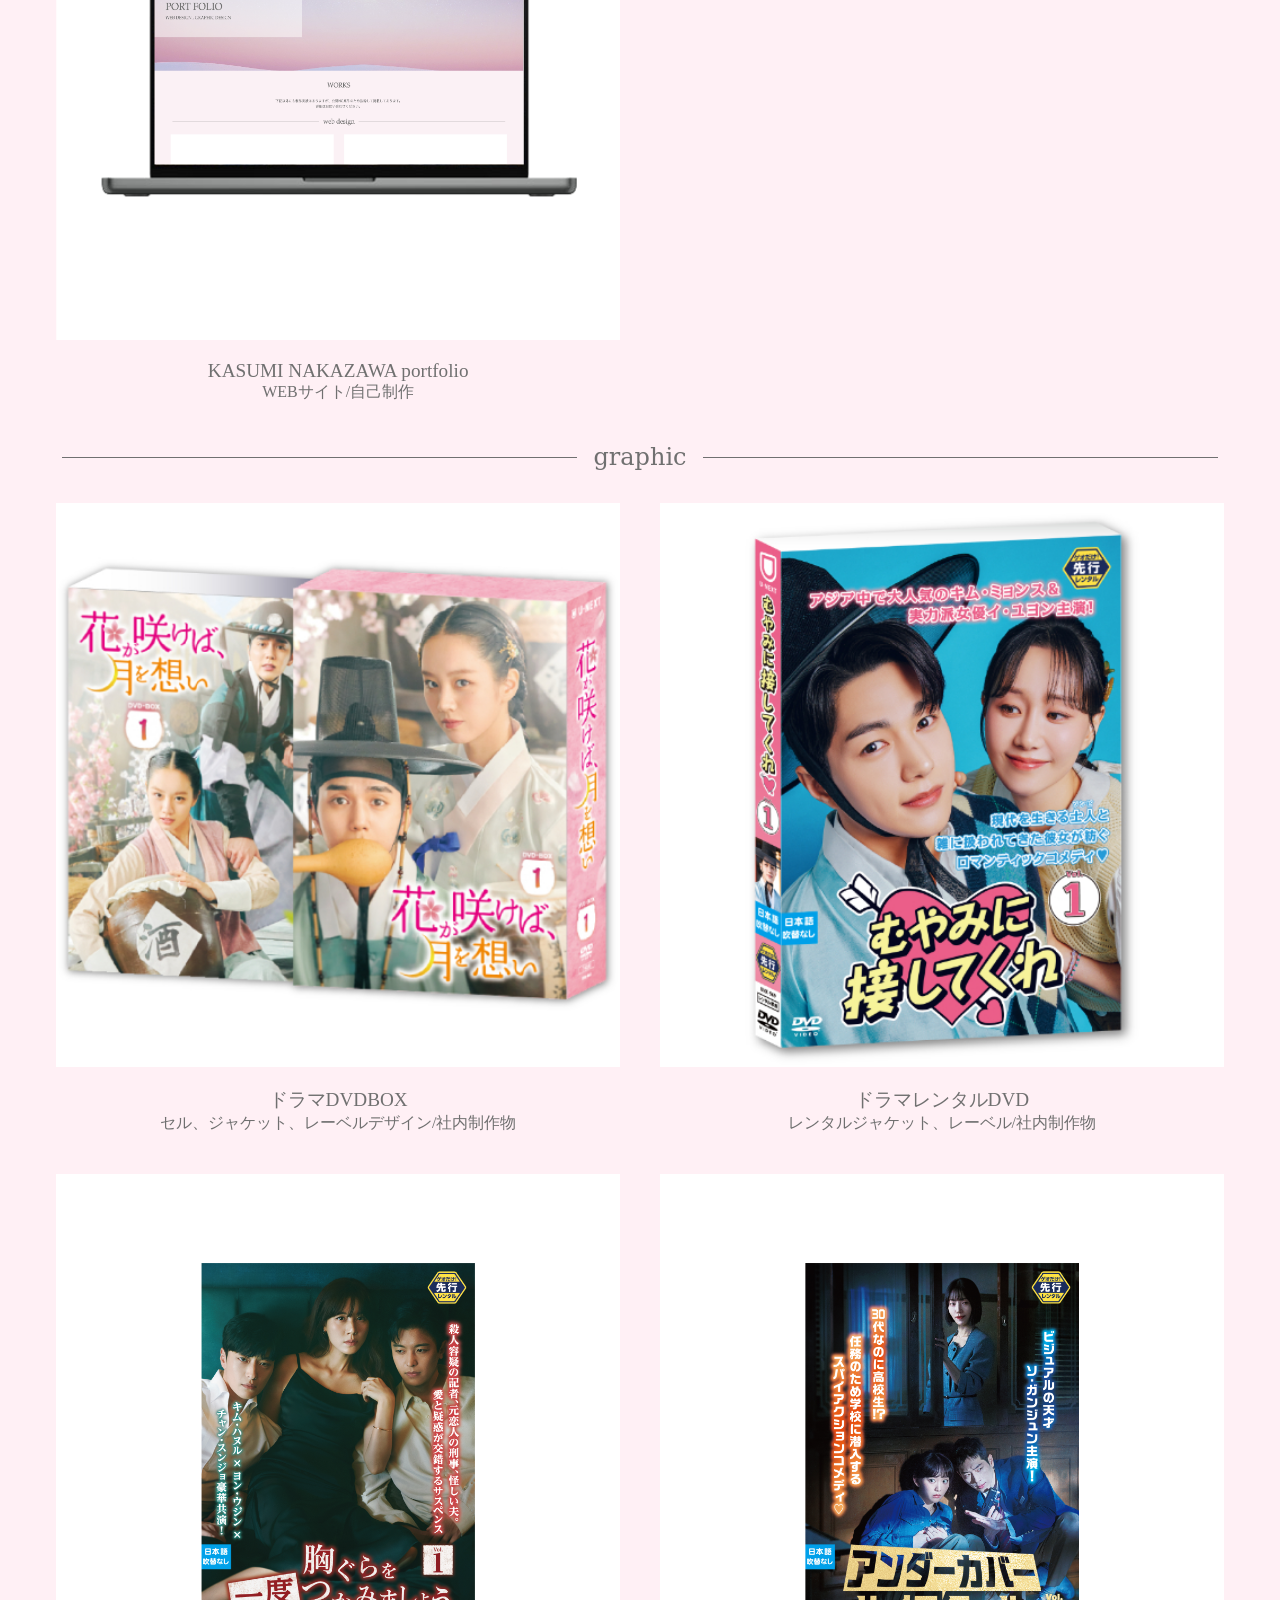
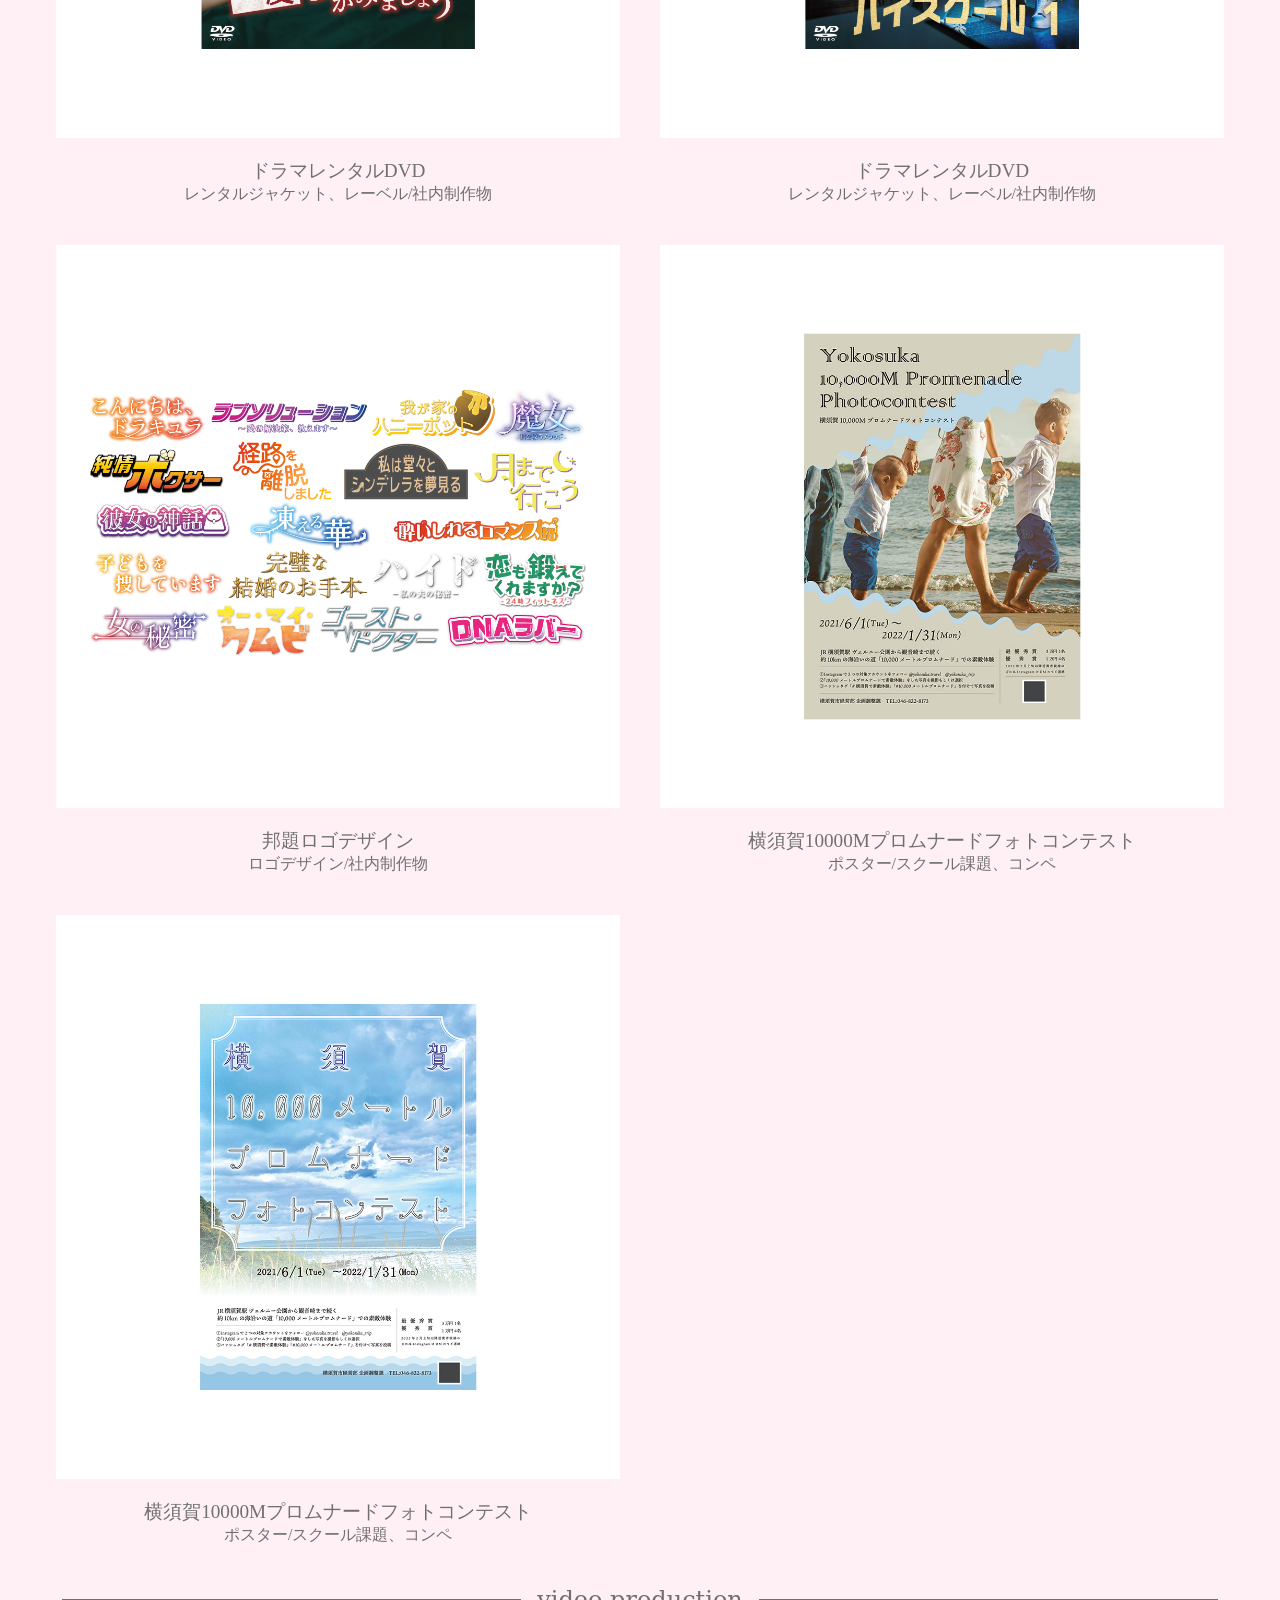
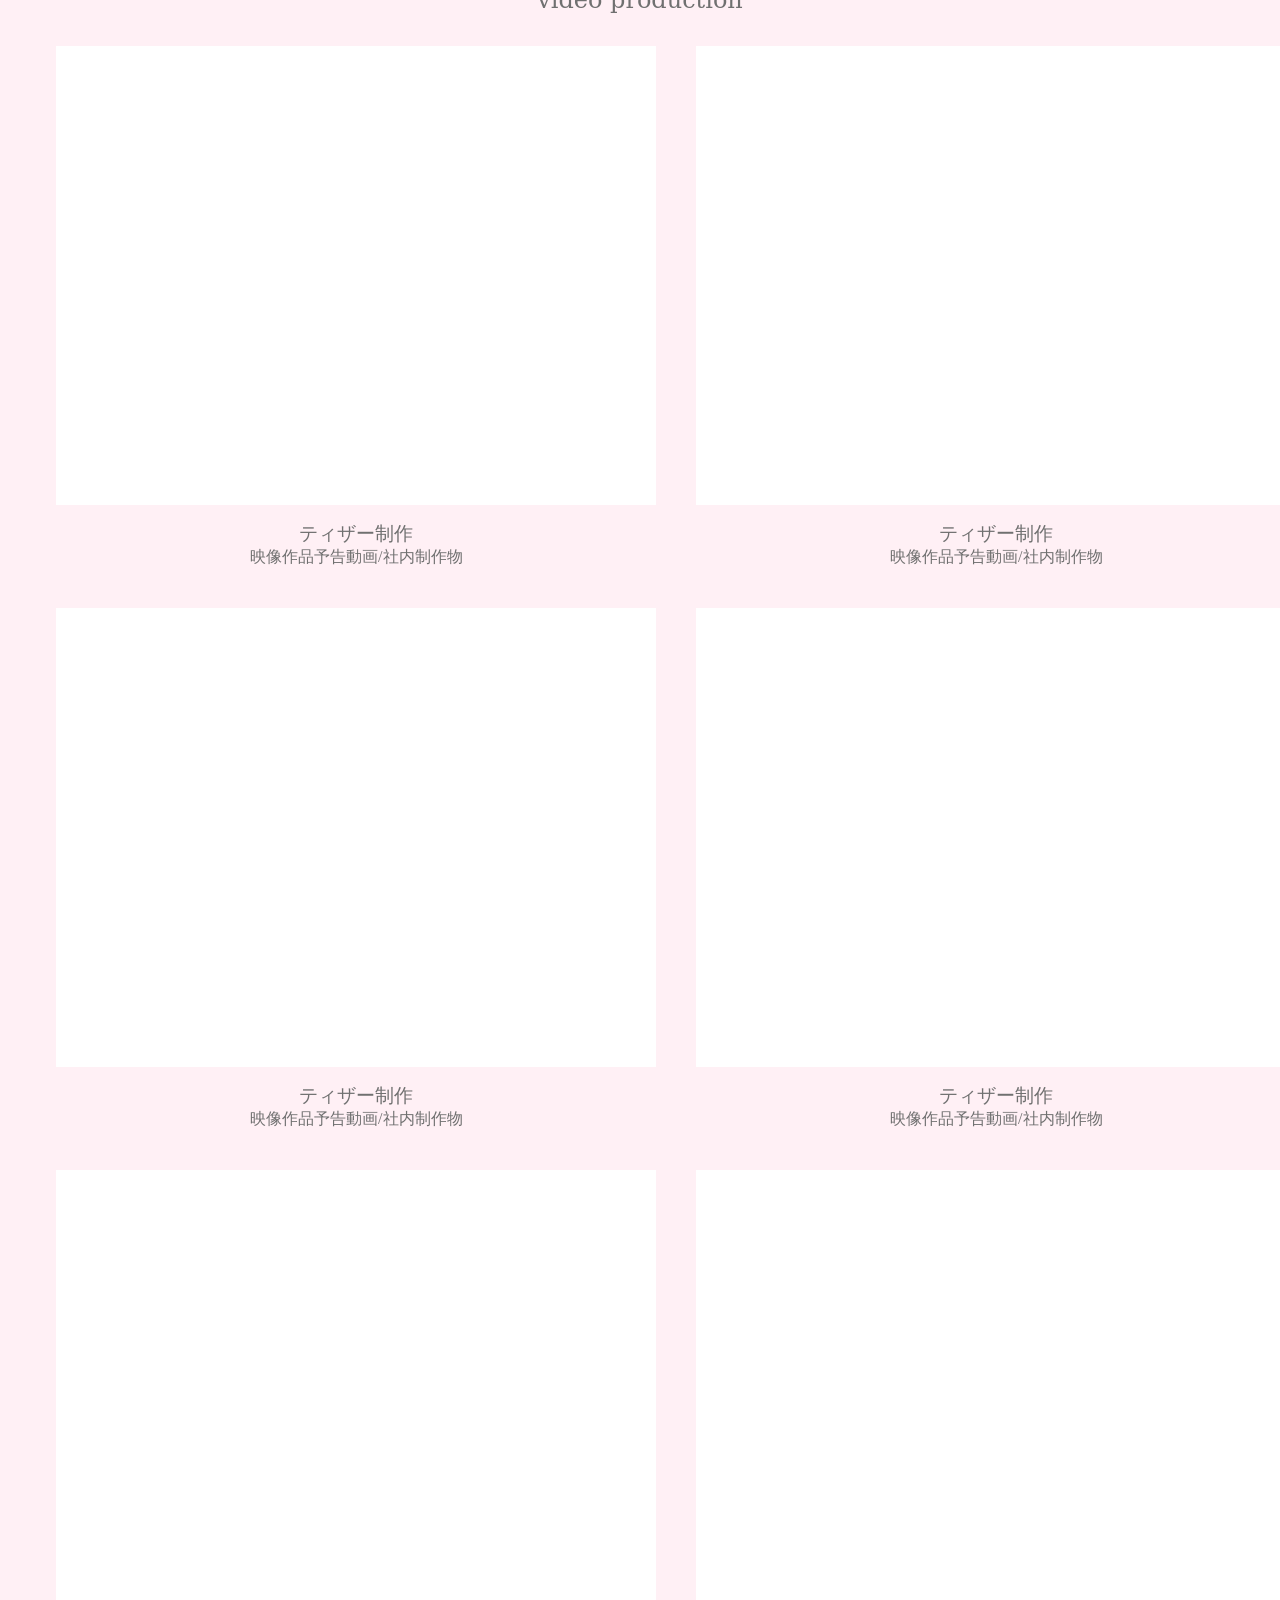
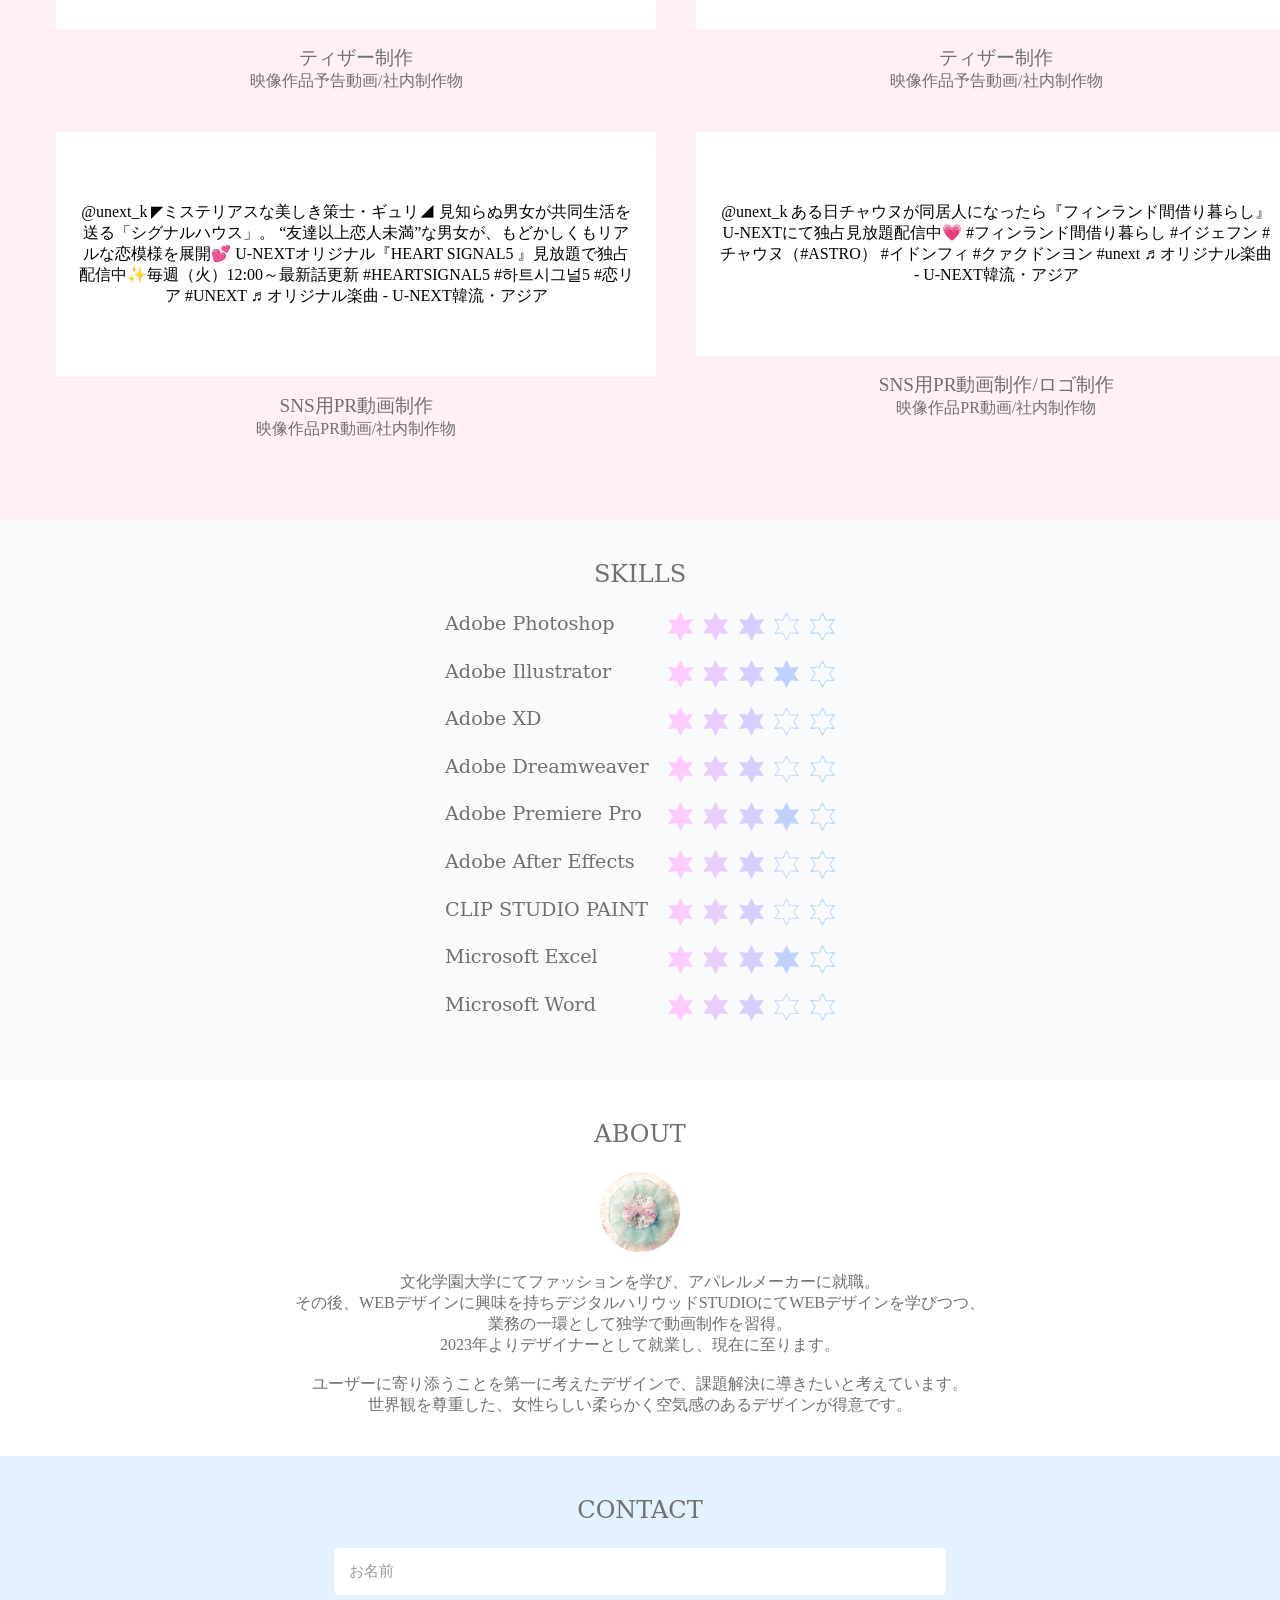
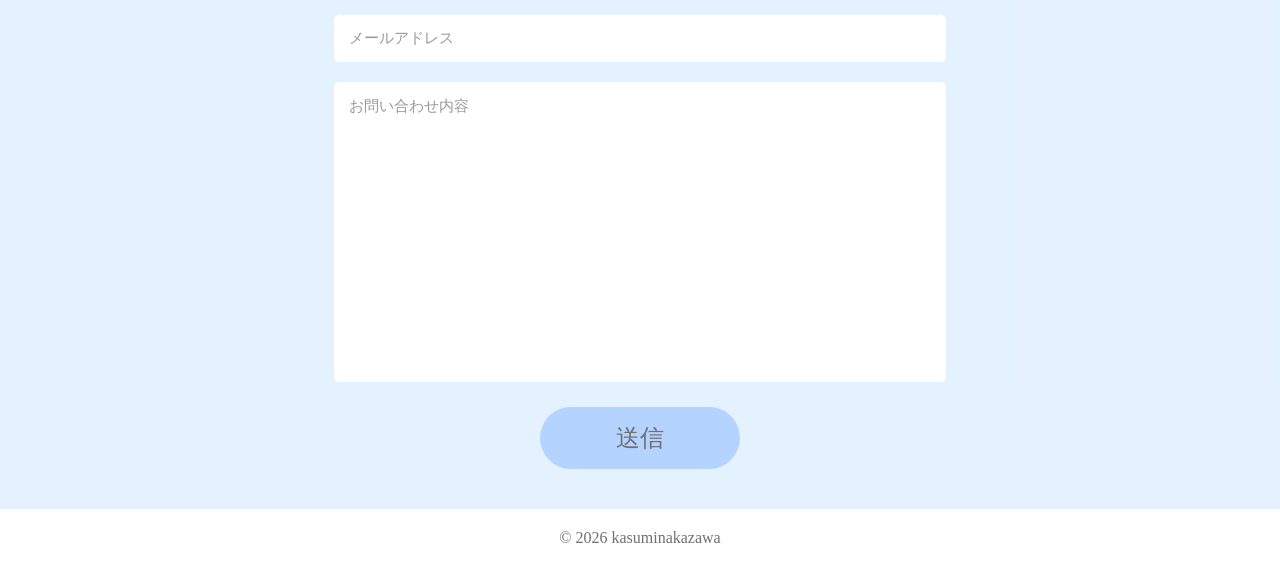
==== commit 2276bbdd: "コード更新のため" ====
--- a/index.html
+++ b/index.html
@@ -435,6 +435,10 @@
         <img id="modal-detail-image" class="design" src="" alt="">
       </div>
 
+      <div class="work-modal__bottom-close">
+  <button type="button">閉じる</button>
+</div>
+
     </div>
   </div>
 </div>
--- a/assets/css/style.css
+++ b/assets/css/style.css
@@ -13,6 +13,7 @@
   top: 0;
   left: 0;
   width: 100%;
+  z-index: 1000;
 }
 .hamburger{
   display:none;
@@ -63,6 +64,7 @@
   height: 70px;
   margin: 0 auto;
   padding: 0 4%;
+  z-index: 99999;
 }
 	.nav_box {
   display: flex;
@@ -391,6 +393,7 @@
     display:block;
     margin:0 auto;
   }
+  
 .pc_mock iframe{
   width:100%;
   aspect-ratio:16/9;
@@ -562,4 +565,109 @@
 }
 #works,#about,#contact {
   scroll-margin-top: 40px;
+}
+
+/* =========================
+   WORK MODAL
+========================= */
+
+.work-modal {
+  display: none;
+  position: fixed;
+  inset: 0;
+  z-index: 9999;
+}
+
+.work-modal.is-open {
+  display: block;
+}
+
+.work-modal__overlay {
+  position: absolute;
+  inset: 0;
+  background: rgba(0, 0, 0, 0.7);
+}
+
+.work-modal__content {
+  position: relative;
+  width: min(900px, 90%);
+  height: 90vh;
+  margin: 5vh auto;
+  background: #fff;
+  overflow-y: auto;
+  z-index: 1;
+}
+
+.work-modal__inner {
+  padding: 50px;
+}
+
+.work-modal__close {
+  position: absolute;
+  top: 15px;
+  right: 20px;
+  z-index: 2;
+
+  border: none;
+  background: transparent;
+
+  font-size: 40px;
+  font-weight: 200;
+  cursor: pointer;
+}
+
+body.modal-open {
+  overflow: hidden;
+}
+
+
+/* スマートフォン */
+@media screen and (max-width: 768px) {
+
+  .work-modal__content {
+    width: 94%;
+    height: 94vh;
+    margin: 3vh auto;
+  }
+
+  .work-modal__inner {
+    padding: 30px 20px;
+  }
+
+  .work-modal__close {
+    top: 8px;
+    right: 12px;
+    font-size: 32px;
+  }
+
+}
+
+.work-modal__title {
+  padding: 30px 6%;
+  background-color: rgba(190, 200, 220, 0.1);
+}
+
+.work-modal__title h1 {
+  text-align: center;
+  margin: 15px 0;
+}
+
+.work-modal__link {
+  margin: 0 auto;
+  text-align: center;
+}
+
+.pc_mock img {
+  transition: filter 0.3s ease, transform 0.3s ease;
+}
+
+.pc_mock:hover img {
+  filter:  brightness(80%);
+  transform: scale(1.02);
+}
+
+.video_mock {
+  background-color: #fff;
+  padding: 70px 20px;
+  box-sizing: border-box;
 }
